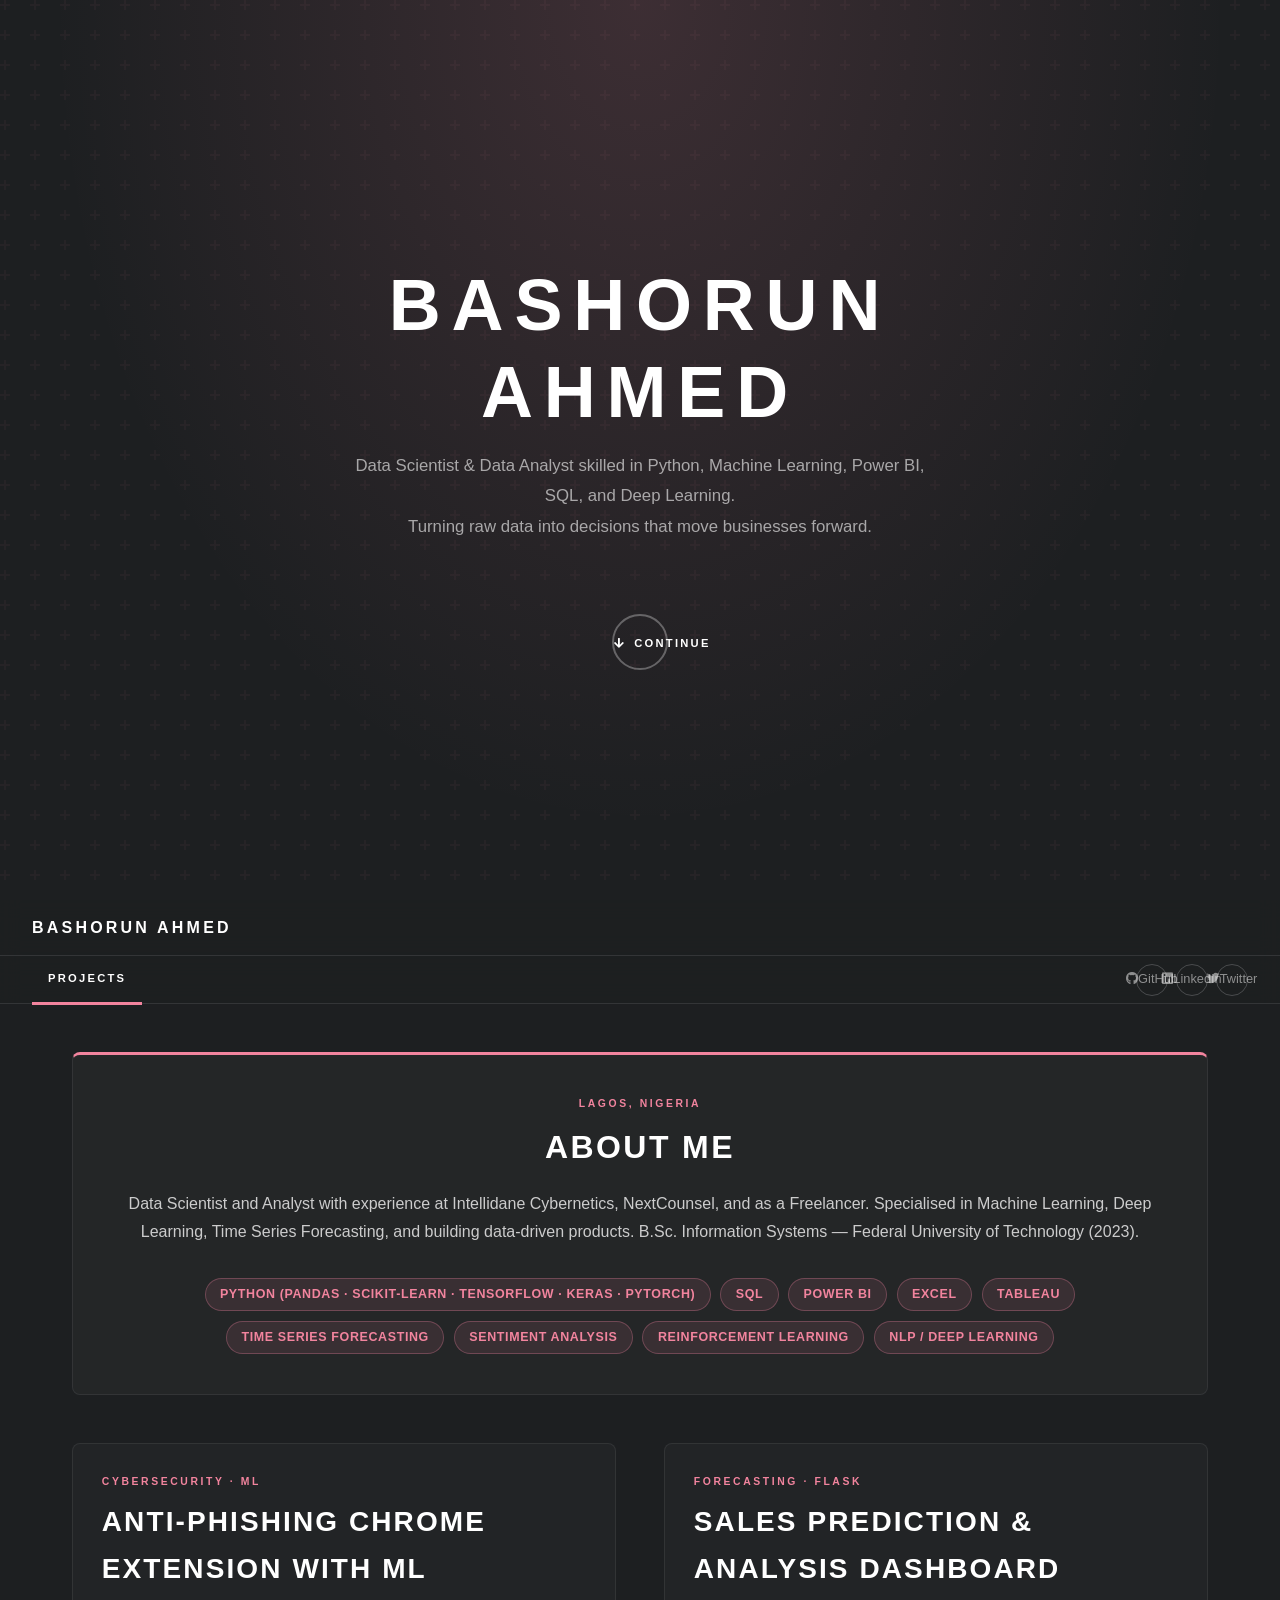
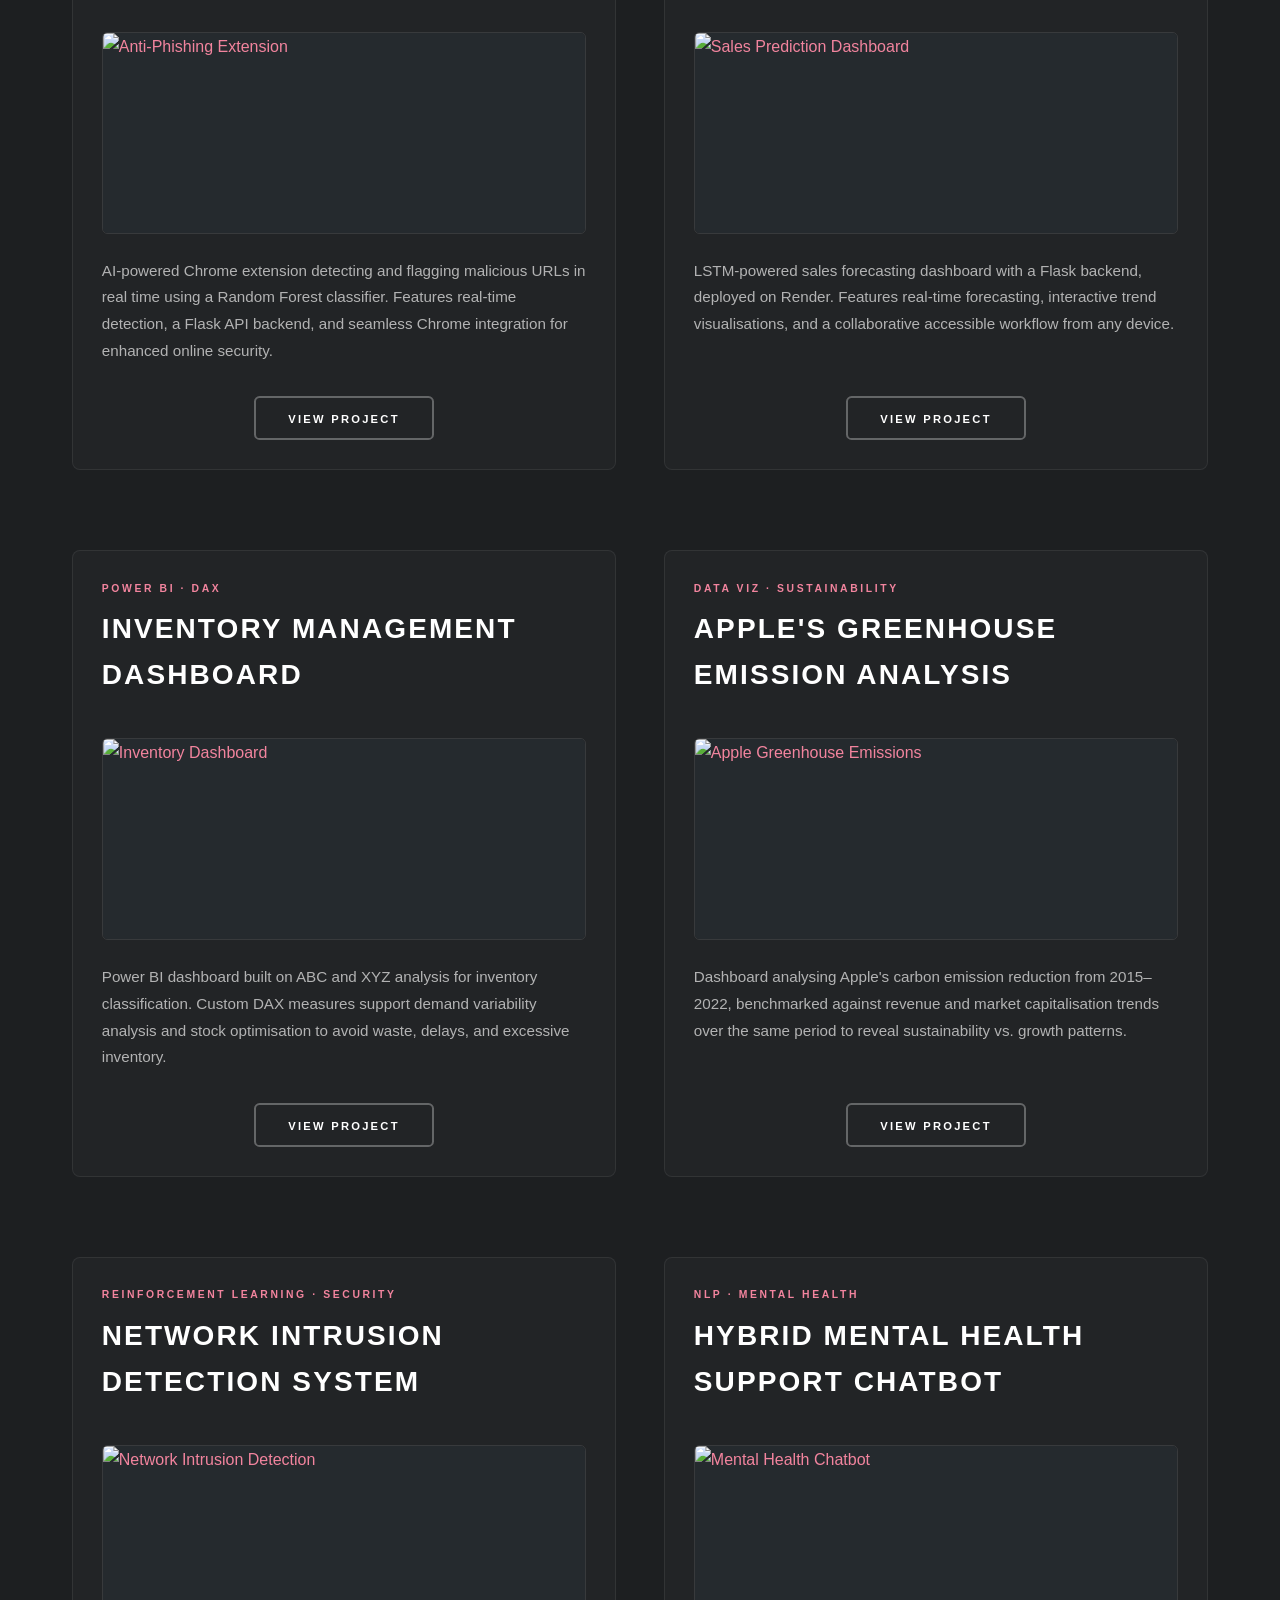
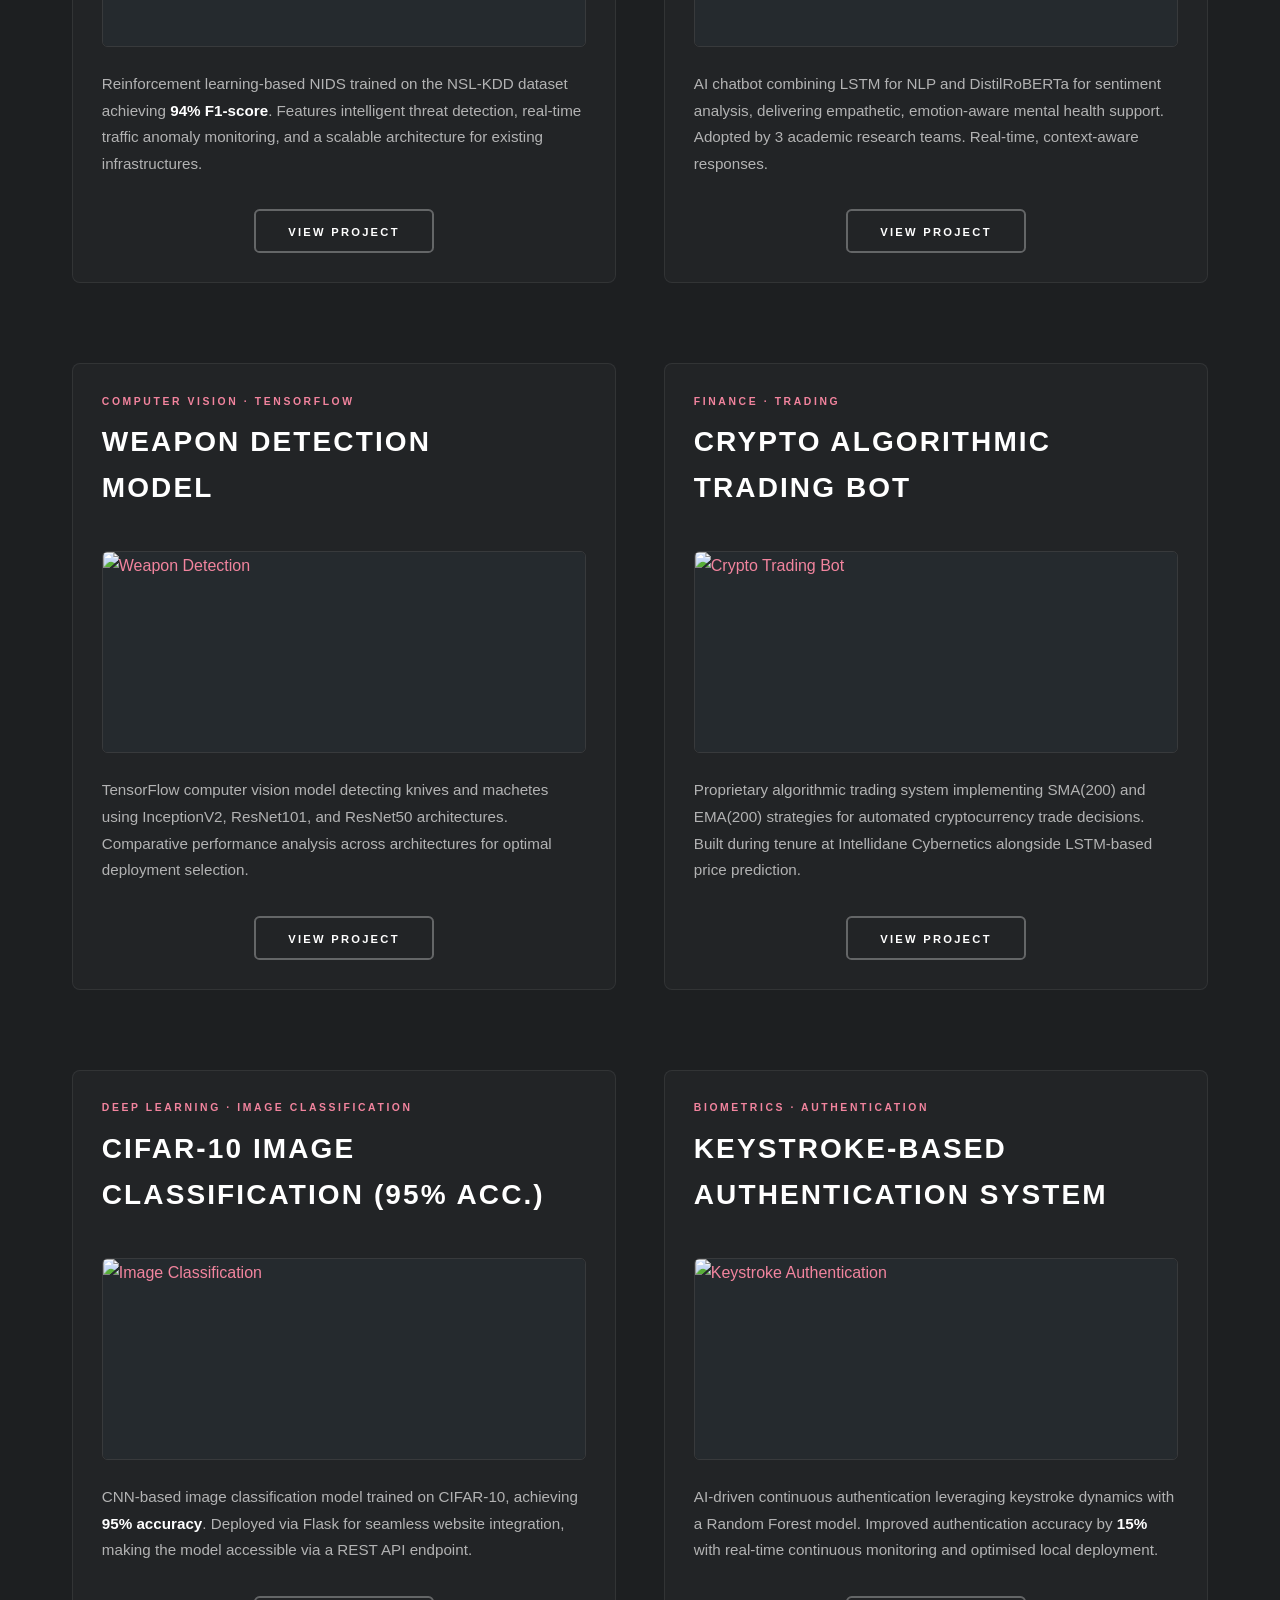
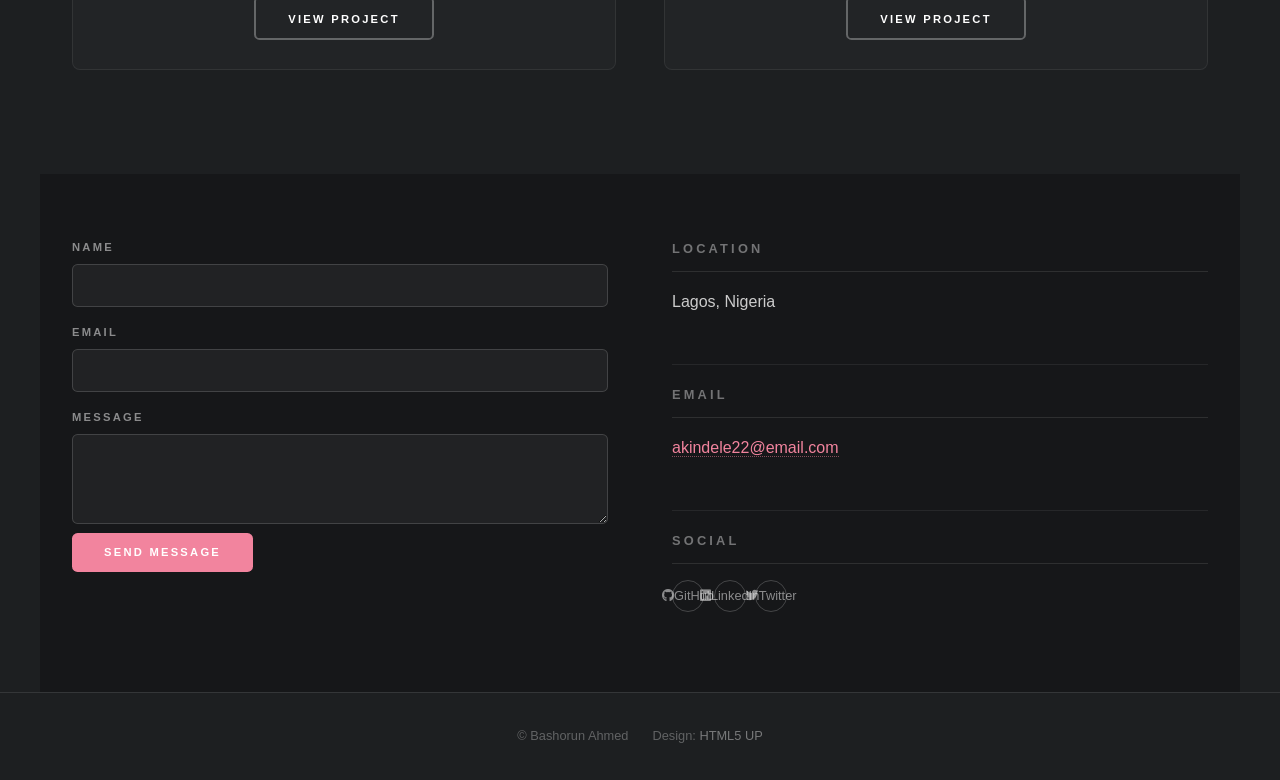
==== index.html @ a3ce5d4d "Add files via upload" ====
<!DOCTYPE HTML>
<!--
	Massively by HTML5 UP
	html5up.net | @ajlkn
	Free for personal and commercial use under the CCA 3.0 license (html5up.net/license)
-->
<html>
	<head>
		<title>Bashorun Ahmed | Data Scientist & Data Analyst</title>
		<meta charset="utf-8" />
		<meta name="viewport" content="width=device-width, initial-scale=1, user-scalable=no" />
		<link rel="stylesheet" href="assets/css/main.css" />
		<link rel="stylesheet" href="https://cdnjs.cloudflare.com/ajax/libs/font-awesome/5.15.4/css/all.min.css" />
		<noscript><link rel="stylesheet" href="assets/css/noscript.css" /></noscript>
	</head>
	<body class="is-preload">

		<!-- Wrapper -->
		<div id="wrapper" class="fade-in">

			<!-- Intro -->
			<div id="intro">
				<h1>Bashorun<br />Ahmed</h1>
				<p>Data Scientist &amp; Data Analyst skilled in Python, Machine Learning, Power BI, SQL, and Deep Learning.<br />
				Turning raw data into decisions that move businesses forward.</p>
				<ul class="actions">
					<li><a href="#header" class="button icon solid solo fa-arrow-down scrolly">Continue</a></li>
				</ul>
			</div>

			<!-- Header -->
			<header id="header">
				<a href="index.html" class="logo">Bashorun Ahmed</a>
			</header>

			<!-- Nav -->
			<nav id="nav">
				<ul class="links">
					<li class="active"><a href="index.html">Projects</a></li>
				</ul>
				<ul class="icons">
					<li><a href="https://github.com/akindele22" class="icon brands fa-github"><span class="label">GitHub</span></a></li>
					<li><a href="#" class="icon brands fa-linkedin"><span class="label">LinkedIn</span></a></li>
					<li><a href="#" class="icon brands fa-twitter"><span class="label">Twitter</span></a></li>
				</ul>
			</nav>

			<!-- Main -->
			<div id="main">

				<!-- Featured Post: About / Skills -->
				<article class="post featured">
					<header class="major">
						<span class="date">Lagos, Nigeria</span>
						<h2><a href="#">About Me</a></h2>
						<p>Data Scientist and Analyst with experience at Intellidane Cybernetics, NextCounsel, and as a Freelancer.
						Specialised in Machine Learning, Deep Learning, Time Series Forecasting, and building
						data-driven products. B.Sc. Information Systems — Federal University of Technology (2023).</p>
					</header>
					<div class="skills-grid">
						<div class="skill-tag">Python (Pandas · Scikit-learn · TensorFlow · Keras · PyTorch)</div>
						<div class="skill-tag">SQL</div>
						<div class="skill-tag">Power BI</div>
						<div class="skill-tag">Excel</div>
						<div class="skill-tag">Tableau</div>
						<div class="skill-tag">Time Series Forecasting</div>
						<div class="skill-tag">Sentiment Analysis</div>
						<div class="skill-tag">Reinforcement Learning</div>
						<div class="skill-tag">NLP / Deep Learning</div>
					</div>
				</article>

				<!-- Posts -->
				<section class="posts">

					<article>
						<header>
							<span class="date">Cybersecurity · ML</span>
							<h2><a href="https://github.com/akindele22/phishing-detector-ext" target="_blank">Anti-Phishing Chrome<br />Extension with ML</a></h2>
						</header>
						<a href="https://github.com/akindele22/phishing-detector-ext" class="image fit" target="_blank">
							<img src="images/phishing.jpg" alt="Anti-Phishing Extension" />
						</a>
						<p>AI-powered Chrome extension detecting and flagging malicious URLs in real time using a Random Forest classifier. Features real-time detection, a Flask API backend, and seamless Chrome integration for enhanced online security.</p>
						<ul class="actions special">
							<li><a href="https://github.com/akindele22/phishing-detector-ext" class="button" target="_blank">View Project</a></li>
						</ul>
					</article>

					<article>
						<header>
							<span class="date">Forecasting · Flask</span>
							<h2><a href="https://github.com/akindele22" target="_blank">Sales Prediction &amp;<br />Analysis Dashboard</a></h2>
						</header>
						<a href="https://github.com/akindele22" class="image fit" target="_blank">
							<img src="images/sales-dashboard.png" alt="Sales Prediction Dashboard" />
						</a>
						<p>LSTM-powered sales forecasting dashboard with a Flask backend, deployed on Render. Features real-time forecasting, interactive trend visualisations, and a collaborative accessible workflow from any device.</p>
						<ul class="actions special">
							<li><a href="https://github.com/akindele22" class="button" target="_blank">View Project</a></li>
						</ul>
					</article>

					<article>
						<header>
							<span class="date">Power BI · DAX</span>
							<h2><a href="https://github.com/akindele22" target="_blank">Inventory Management<br />Dashboard</a></h2>
						</header>
						<a href="https://github.com/akindele22" class="image fit" target="_blank">
							<img src="images/inventory.png" alt="Inventory Dashboard" />
						</a>
						<p>Power BI dashboard built on ABC and XYZ analysis for inventory classification. Custom DAX measures support demand variability analysis and stock optimisation to avoid waste, delays, and excessive inventory.</p>
						<ul class="actions special">
							<li><a href="https://github.com/akindele22" class="button" target="_blank">View Project</a></li>
						</ul>
					</article>

					<article>
						<header>
							<span class="date">Data Viz · Sustainability</span>
							<h2><a href="https://github.com/akindele22" target="_blank">Apple's Greenhouse<br />Emission Analysis</a></h2>
						</header>
						<a href="https://github.com/akindele22" class="image fit" target="_blank">
							<img src="images/apple-emissions.png" alt="Apple Greenhouse Emissions" />
						</a>
						<p>Dashboard analysing Apple's carbon emission reduction from 2015–2022, benchmarked against revenue and market capitalisation trends over the same period to reveal sustainability vs. growth patterns.</p>
						<ul class="actions special">
							<li><a href="https://github.com/akindele22" class="button" target="_blank">View Project</a></li>
						</ul>
					</article>

					<article>
						<header>
							<span class="date">Reinforcement Learning · Security</span>
							<h2><a href="https://github.com/akindele22" target="_blank">Network Intrusion<br />Detection System</a></h2>
						</header>
						<a href="https://github.com/akindele22" class="image fit" target="_blank">
							<img src="images/nids.jpg" alt="Network Intrusion Detection" />
						</a>
						<p>Reinforcement learning-based NIDS trained on the NSL-KDD dataset achieving <strong>94% F1-score</strong>. Features intelligent threat detection, real-time traffic anomaly monitoring, and a scalable architecture for existing infrastructures.</p>
						<ul class="actions special">
							<li><a href="https://github.com/akindele22" class="button" target="_blank">View Project</a></li>
						</ul>
					</article>

					<article>
						<header>
							<span class="date">NLP · Mental Health</span>
							<h2><a href="https://github.com/akindele22" target="_blank">Hybrid Mental Health<br />Support Chatbot</a></h2>
						</header>
						<a href="https://github.com/akindele22" class="image fit" target="_blank">
							<img src="images/chatbot.jpg" alt="Mental Health Chatbot" />
						</a>
						<p>AI chatbot combining LSTM for NLP and DistilRoBERTa for sentiment analysis, delivering empathetic, emotion-aware mental health support. Adopted by 3 academic research teams. Real-time, context-aware responses.</p>
						<ul class="actions special">
							<li><a href="https://github.com/akindele22" class="button" target="_blank">View Project</a></li>
						</ul>
					</article>

					<article>
						<header>
							<span class="date">Computer Vision · TensorFlow</span>
							<h2><a href="https://github.com/akindele22" target="_blank">Weapon Detection<br />Model</a></h2>
						</header>
						<a href="https://github.com/akindele22" class="image fit" target="_blank">
							<img src="images/weapon-detection.jpg" alt="Weapon Detection" />
						</a>
						<p>TensorFlow computer vision model detecting knives and machetes using InceptionV2, ResNet101, and ResNet50 architectures. Comparative performance analysis across architectures for optimal deployment selection.</p>
						<ul class="actions special">
							<li><a href="https://github.com/akindele22" class="button" target="_blank">View Project</a></li>
						</ul>
					</article>

					<article>
						<header>
							<span class="date">Finance · Trading</span>
							<h2><a href="https://github.com/akindele22" target="_blank">Crypto Algorithmic<br />Trading Bot</a></h2>
						</header>
						<a href="https://github.com/akindele22" class="image fit" target="_blank">
							<img src="images/crypto.jpg" alt="Crypto Trading Bot" />
						</a>
						<p>Proprietary algorithmic trading system implementing SMA(200) and EMA(200) strategies for automated cryptocurrency trade decisions. Built during tenure at Intellidane Cybernetics alongside LSTM-based price prediction.</p>
						<ul class="actions special">
							<li><a href="https://github.com/akindele22" class="button" target="_blank">View Project</a></li>
						</ul>
					</article>

					<article>
						<header>
							<span class="date">Deep Learning · Image Classification</span>
							<h2><a href="https://github.com/akindele22" target="_blank">CIFAR-10 Image<br />Classification (95% Acc.)</a></h2>
						</header>
						<a href="https://github.com/akindele22" class="image fit" target="_blank">
							<img src="images/cifar.jpg" alt="Image Classification" />
						</a>
						<p>CNN-based image classification model trained on CIFAR-10, achieving <strong>95% accuracy</strong>. Deployed via Flask for seamless website integration, making the model accessible via a REST API endpoint.</p>
						<ul class="actions special">
							<li><a href="https://github.com/akindele22" class="button" target="_blank">View Project</a></li>
						</ul>
					</article>

					<article>
						<header>
							<span class="date">Biometrics · Authentication</span>
							<h2><a href="https://github.com/akindele22" target="_blank">Keystroke-Based<br />Authentication System</a></h2>
						</header>
						<a href="https://github.com/akindele22" class="image fit" target="_blank">
							<img src="images/keystroke.jpg" alt="Keystroke Authentication" />
						</a>
						<p>AI-driven continuous authentication leveraging keystroke dynamics with a Random Forest model. Improved authentication accuracy by <strong>15%</strong> with real-time continuous monitoring and optimised local deployment.</p>
						<ul class="actions special">
							<li><a href="https://github.com/akindele22" class="button" target="_blank">View Project</a></li>
						</ul>
					</article>

				</section>

			</div>

			<!-- Footer -->
			<footer id="footer">
				<section>
					<form method="post" action="#">
						<div class="fields">
							<div class="field">
								<label for="name">Name</label>
								<input type="text" name="name" id="name" />
							</div>
							<div class="field">
								<label for="email">Email</label>
								<input type="text" name="email" id="email" />
							</div>
							<div class="field">
								<label for="message">Message</label>
								<textarea name="message" id="message" rows="3"></textarea>
							</div>
						</div>
						<ul class="actions">
							<li><input type="submit" value="Send Message" /></li>
						</ul>
					</form>
				</section>
				<section class="split contact">
					<section class="alt">
						<h3>Location</h3>
						<p>Lagos, Nigeria</p>
					</section>
					<section>
						<h3>Email</h3>
						<p><a href="#">akindele22@email.com</a></p>
					</section>
					<section>
						<h3>Social</h3>
						<ul class="icons alt">
							<li><a href="https://github.com/akindele22" class="icon brands alt fa-github"><span class="label">GitHub</span></a></li>
							<li><a href="#" class="icon brands alt fa-linkedin"><span class="label">LinkedIn</span></a></li>
							<li><a href="#" class="icon brands alt fa-twitter"><span class="label">Twitter</span></a></li>
						</ul>
					</section>
				</section>
			</footer>

			<!-- Copyright -->
			<div id="copyright">
				<ul>
					<li>&copy; Bashorun Ahmed</li>
					<li>Design: <a href="https://html5up.net">HTML5 UP</a></li>
				</ul>
			</div>

		</div>

		<!-- Scripts -->
		<script src="https://cdnjs.cloudflare.com/ajax/libs/jquery/3.6.0/jquery.min.js"></script>
		<script src="assets/js/jquery.scrollex.min.js"></script>
		<script src="assets/js/jquery.scrolly.min.js"></script>
		<script src="assets/js/browser.min.js"></script>
		<script src="assets/js/breakpoints.min.js"></script>
		<script src="assets/js/util.js"></script>
		<script src="assets/js/main.js"></script>

	</body>
</html>
---- assets/css/main.css ----
/*
	Massively by HTML5 UP — adapted for Bashorun Ahmed Portfolio
	html5up.net | @ajlkn | CCA 3.0 license
*/

/* ─── RESET & BASE ─────────────────────────────────── */
*, *::before, *::after { box-sizing: border-box; }

html {
	font-size: 16px;
	scroll-behavior: smooth;
}

body {
	background: #1d1f21;
	color: #ccc;
	font-family: 'Source Sans Pro', Helvetica, sans-serif;
	font-size: 1rem;
	font-weight: 300;
	line-height: 1.75;
	margin: 0;
	padding: 0;
}

/* ─── TYPOGRAPHY ────────────────────────────────────── */
h1, h2, h3, h4, h5, h6 {
	color: #fff;
	font-family: 'Raleway', Helvetica, sans-serif;
	font-weight: 900;
	letter-spacing: 0.075em;
	line-height: 1.65;
	margin: 0 0 1rem 0;
	text-transform: uppercase;
}

h1 { font-size: 2.25rem; }
h2 { font-size: 1.75rem; }
h3 { font-size: 1.35rem; }
h4 { font-size: 1.1rem; }

a {
	color: #f2849e;
	text-decoration: none;
	border-bottom: dotted 1px rgba(242,132,158,0.5);
	transition: color 0.2s, border-color 0.2s;
}
a:hover { color: #fff; border-color: transparent; }

p { margin: 0 0 2rem 0; }

strong, b { color: #fff; font-weight: 600; }

em, i { font-style: italic; }

hr {
	border: 0;
	border-top: solid 1px rgba(255,255,255,0.1);
	margin: 2.5rem 0;
}

/* ─── GOOGLE FONTS IMPORT ───────────────────────────── */
@import url('https://fonts.googleapis.com/css2?family=Raleway:wght@200;300;400;700;900&family=Source+Sans+3:ital,wght@0,300;0,400;0,600;0,700;1,300&display=swap');

/* ─── PRELOADER ─────────────────────────────────────── */
#wrapper.is-preload * { animation: none !important; transition: none !important; }

/* ─── WRAPPER ───────────────────────────────────────── */
#wrapper {
	max-width: 100%;
	overflow-x: hidden;
}

/* ─── INTRO ─────────────────────────────────────────── */
#intro {
	display: flex;
	flex-direction: column;
	align-items: center;
	justify-content: center;
	min-height: 100vh;
	padding: 6rem 2rem 4rem;
	text-align: center;
	position: relative;
	background: #1d1f21;
	background-image:
		url("data:image/svg+xml,%3Csvg width='60' height='60' viewBox='0 0 60 60' xmlns='http://www.w3.org/2000/svg'%3E%3Cg fill='none' fill-rule='evenodd'%3E%3Cg fill='%23f2849e' fill-opacity='0.04'%3E%3Cpath d='M36 34v-4h-2v4h-4v2h4v4h2v-4h4v-2h-4zm0-30V0h-2v4h-4v2h4v4h2V6h4V4h-4zM6 34v-4H4v4H0v2h4v4h2v-4h4v-2H6zM6 4V0H4v4H0v2h4v4h2V6h4V4H6z'/%3E%3C/g%3E%3C/g%3E%3C/svg%3E");
}

#intro::before {
	content: '';
	position: absolute;
	inset: 0;
	background: radial-gradient(ellipse at 50% 0%, rgba(242,132,158,0.15) 0%, transparent 65%);
	pointer-events: none;
}

#intro h1 {
	font-size: clamp(2.5rem, 6vw, 4.5rem);
	letter-spacing: 0.15em;
	margin-bottom: 1rem;
	line-height: 1.2;
	animation: fadeInUp 0.8s ease both;
}

#intro p {
	color: rgba(255,255,255,0.6);
	font-size: 1.05rem;
	max-width: 600px;
	line-height: 1.8;
	animation: fadeInUp 0.9s ease 0.1s both;
}

#intro .actions {
	margin-top: 2.5rem;
	animation: fadeInUp 1s ease 0.2s both;
}

@keyframes fadeInUp {
	from { opacity: 0; transform: translateY(24px); }
	to   { opacity: 1; transform: translateY(0); }
}

/* ─── BUTTON ────────────────────────────────────────── */
.button {
	display: inline-block;
	padding: 0 2rem;
	height: 2.75rem;
	line-height: 2.65rem;
	border: solid 2px rgba(255,255,255,0.3);
	border-radius: 0.35rem;
	color: #fff !important;
	font-family: 'Raleway', Helvetica, sans-serif;
	font-size: 0.7rem;
	font-weight: 700;
	letter-spacing: 0.2em;
	text-transform: uppercase;
	text-decoration: none;
	border-bottom: solid 2px rgba(255,255,255,0.3);
	transition: background 0.2s, border-color 0.2s, color 0.2s;
	cursor: pointer;
}
.button:hover {
	background: rgba(255,255,255,0.075);
	border-color: rgba(255,255,255,0.5);
}
.button.primary {
	background: #f2849e;
	border-color: #f2849e;
	color: #fff !important;
}
.button.primary:hover { background: #e96d89; border-color: #e96d89; }

.button.icon.solid::before {
	margin-right: 0.5rem;
}

.button.solo {
	border-radius: 100%;
	width: 3.5rem;
	height: 3.5rem;
	line-height: 3.4rem;
	padding: 0;
	text-align: center;
}
.button.solo::before { margin: 0; }

/* ─── ACTIONS ───────────────────────────────────────── */
ul.actions {
	list-style: none;
	padding: 0;
	margin: 0;
	display: flex;
	flex-wrap: wrap;
	gap: 0.75rem;
	align-items: center;
}
ul.actions.special { justify-content: center; }

/* ─── HEADER ────────────────────────────────────────── */
#header {
	display: flex;
	align-items: center;
	justify-content: space-between;
	position: sticky;
	top: 0;
	z-index: 1000;
	background: rgba(29,31,33,0.97);
	backdrop-filter: blur(10px);
	border-bottom: solid 1px rgba(255,255,255,0.1);
	padding: 0 2rem;
	height: 3.5rem;
}

#header .logo {
	font-family: 'Raleway', Helvetica, sans-serif;
	font-weight: 900;
	font-size: 1rem;
	letter-spacing: 0.2em;
	text-transform: uppercase;
	color: #fff;
	border-bottom: none;
}
#header .logo:hover { color: #f2849e; }

/* ─── NAV ───────────────────────────────────────────── */
#nav {
	display: flex;
	align-items: center;
	justify-content: space-between;
	background: rgba(29,31,33,0.97);
	backdrop-filter: blur(10px);
	border-bottom: solid 1px rgba(255,255,255,0.1);
	padding: 0 2rem;
	height: 3rem;
}

#nav ul { list-style: none; padding: 0; margin: 0; display: flex; gap: 0.1rem; align-items: center; }

#nav ul.links a {
	display: inline-block;
	padding: 0 1rem;
	height: 3rem;
	line-height: 3rem;
	font-family: 'Raleway', Helvetica, sans-serif;
	font-size: 0.7rem;
	font-weight: 700;
	letter-spacing: 0.2em;
	text-transform: uppercase;
	color: rgba(255,255,255,0.5);
	border-bottom: none;
	transition: color 0.2s;
}
#nav ul.links li.active > a,
#nav ul.links a:hover { color: #fff; }
#nav ul.links li.active { border-bottom: solid 3px #f2849e; }

#nav ul.icons { gap: 0.5rem; }
#nav ul.icons a {
	display: inline-flex;
	align-items: center;
	justify-content: center;
	width: 2rem;
	height: 2rem;
	border-radius: 100%;
	border: solid 1px rgba(255,255,255,0.2);
	color: rgba(255,255,255,0.5);
	font-size: 0.8rem;
	border-bottom: solid 1px rgba(255,255,255,0.2);
	transition: all 0.2s;
}
#nav ul.icons a:hover { background: rgba(255,255,255,0.075); color: #fff; border-color: rgba(255,255,255,0.4); }

/* ─── FONT AWESOME ICON SHIM ────────────────────────── */
.icon::before { font-family: 'Font Awesome 5 Free'; font-weight: 900; }
.icon.brands::before { font-family: 'Font Awesome 5 Brands'; font-weight: 400; }
.icon.solid::before { font-weight: 900; }

.fa-arrow-down::before  { content: '\f063'; }
.fa-github::before      { content: '\f09b'; }
.fa-linkedin::before    { content: '\f08c'; }
.fa-twitter::before     { content: '\f099'; }

/* ─── MAIN ──────────────────────────────────────────── */
#main {
	max-width: 1200px;
	margin: 0 auto;
	padding: 3rem 2rem 0;
}

/* ─── SKILLS GRID (in featured article) ────────────── */
.skills-grid {
	display: flex;
	flex-wrap: wrap;
	gap: 0.6rem;
	justify-content: center;
	margin-top: 1.5rem;
}
.skill-tag {
	background: rgba(242,132,158,0.1);
	border: 1px solid rgba(242,132,158,0.3);
	color: #f2849e;
	padding: 0.3rem 0.9rem;
	border-radius: 2rem;
	font-size: 0.78rem;
	font-family: 'Raleway', Helvetica, sans-serif;
	font-weight: 700;
	letter-spacing: 0.05em;
	text-transform: uppercase;
}

/* ─── ARTICLE ───────────────────────────────────────── */
article {
	border-top: solid 3px rgba(255,255,255,0.1);
	margin-bottom: 2.5rem;
	padding-top: 2.5rem;
}
article:first-child { border-top: none; }

article header { margin-bottom: 1.5rem; }
article header .date {
	display: block;
	font-family: 'Raleway', Helvetica, sans-serif;
	font-size: 0.65rem;
	font-weight: 700;
	letter-spacing: 0.25em;
	text-transform: uppercase;
	color: #f2849e;
	margin-bottom: 0.5rem;
}
article header h2 a {
	color: #fff;
	border-bottom: none;
}
article header h2 a:hover { color: #f2849e; }

article.post.featured {
	background: rgba(255,255,255,0.03);
	border: solid 1px rgba(255,255,255,0.07);
	border-radius: 0.5rem;
	padding: 2.5rem;
	margin-bottom: 3rem;
	text-align: center;
	border-top: solid 3px #f2849e;
}
article.post.featured header.major h2 { font-size: 2rem; }

/* ─── IMAGE FIT ─────────────────────────────────────── */
.image.fit {
	display: block;
	margin: 0 0 1.5rem 0;
	border-radius: 0.35rem;
	overflow: hidden;
	border: solid 1px rgba(255,255,255,0.1);
}
.image.fit img {
	display: block;
	width: 100%;
	height: 200px;
	object-fit: cover;
	background: #252a2e;
}

/* ─── POSTS GRID ────────────────────────────────────── */
section.posts {
	display: grid;
	grid-template-columns: repeat(2, 1fr);
	gap: 2.5rem 3rem;
	margin: 0;
}

section.posts > article {
	background: rgba(255,255,255,0.025);
	border: solid 1px rgba(255,255,255,0.07);
	border-radius: 0.5rem;
	padding: 1.8rem;
	border-top: solid 1px rgba(255,255,255,0.07);
	display: flex;
	flex-direction: column;
	transition: transform 0.25s, box-shadow 0.25s, border-color 0.25s;
}
section.posts > article:hover {
	transform: translateY(-4px);
	box-shadow: 0 12px 35px rgba(0,0,0,0.4);
	border-color: rgba(242,132,158,0.4);
}
section.posts > article p { flex: 1; font-size: 0.95rem; color: rgba(204,204,204,0.85); }

/* ─── FOOTER ────────────────────────────────────────── */
#footer {
	display: grid;
	grid-template-columns: 1fr 1fr;
	gap: 4rem;
	background: rgba(0,0,0,0.25);
	padding: 4rem 2rem;
	margin-top: 4rem;
	max-width: 1200px;
	margin-left: auto;
	margin-right: auto;
}

#footer h3 {
	font-size: 0.8rem;
	letter-spacing: 0.25em;
	color: rgba(255,255,255,0.4);
	border-bottom: solid 1px rgba(255,255,255,0.1);
	padding-bottom: 0.75rem;
	margin-bottom: 1rem;
}

/* Footer form */
.fields { display: flex; flex-direction: column; gap: 1rem; }
.field label {
	display: block;
	font-family: 'Raleway', Helvetica, sans-serif;
	font-size: 0.7rem;
	font-weight: 700;
	letter-spacing: 0.2em;
	text-transform: uppercase;
	color: rgba(255,255,255,0.5);
	margin-bottom: 0.4rem;
}
.field input[type="text"],
.field input[type="email"],
.field textarea {
	width: 100%;
	background: rgba(255,255,255,0.05);
	border: solid 1px rgba(255,255,255,0.15);
	border-radius: 0.35rem;
	color: #fff;
	font-family: 'Source Sans Pro', Helvetica, sans-serif;
	font-size: 0.95rem;
	padding: 0.75rem 1rem;
	outline: none;
	transition: border-color 0.2s;
}
.field input:focus, .field textarea:focus { border-color: #f2849e; }
.field textarea { resize: vertical; min-height: 90px; }

input[type="submit"] {
	background: #f2849e;
	border: none;
	border-radius: 0.35rem;
	color: #fff;
	cursor: pointer;
	font-family: 'Raleway', Helvetica, sans-serif;
	font-size: 0.7rem;
	font-weight: 700;
	letter-spacing: 0.2em;
	padding: 0.85rem 2rem;
	text-transform: uppercase;
	transition: background 0.2s;
}
input[type="submit"]:hover { background: #e96d89; }

/* Footer contact split */
.split.contact { display: flex; flex-direction: column; gap: 1.2rem; }
.split.contact section { padding-bottom: 1rem; border-bottom: solid 1px rgba(255,255,255,0.07); }
.split.contact section:last-child { border-bottom: none; }

/* Footer icons */
ul.icons { list-style: none; padding: 0; margin: 0; display: flex; gap: 0.6rem; }
ul.icons a {
	display: inline-flex;
	align-items: center;
	justify-content: center;
	width: 2rem;
	height: 2rem;
	border-radius: 100%;
	border: solid 1px rgba(255,255,255,0.2);
	color: rgba(255,255,255,0.5);
	font-size: 0.8rem;
	border-bottom: solid 1px rgba(255,255,255,0.2);
	transition: all 0.2s;
}
ul.icons a:hover { color: #fff; border-color: rgba(255,255,255,0.5); background: rgba(255,255,255,0.075); }

/* ─── COPYRIGHT ─────────────────────────────────────── */
#copyright {
	display: flex;
	justify-content: center;
	gap: 1.5rem;
	padding: 2rem;
	border-top: solid 1px rgba(255,255,255,0.1);
	list-style: none;
	font-size: 0.8rem;
	color: rgba(255,255,255,0.3);
}
#copyright ul { display: flex; gap: 1.5rem; padding: 0; margin: 0; list-style: none; }
#copyright a { color: rgba(255,255,255,0.4); border-bottom: none; }
#copyright a:hover { color: #fff; }

/* ─── SCROLLY BUTTON ────────────────────────────────── */
.scrolly { cursor: pointer; }

/* ─── RESPONSIVE ────────────────────────────────────── */
@media screen and (max-width: 980px) {
	section.posts { grid-template-columns: 1fr; }
	#footer { grid-template-columns: 1fr; gap: 2.5rem; }
}

@media screen and (max-width: 736px) {
	#intro h1 { font-size: 2rem; }
	#header, #nav { padding: 0 1rem; }
	#main { padding: 2rem 1rem 0; }
	article.post.featured { padding: 1.5rem; }
	#footer { padding: 2.5rem 1rem; }
}

@media screen and (max-width: 480px) {
	#nav ul.links a { font-size: 0.6rem; padding: 0 0.6rem; }
	h1 { font-size: 1.5rem; }
	h2 { font-size: 1.25rem; }
}
---- assets/css/noscript.css ----
/*
	Noscript — Massively by HTML5 UP
	Styles applied when JavaScript is disabled
*/

/* Animations off */
#wrapper.is-preload #intro,
#wrapper.is-preload #intro h1,
#wrapper.is-preload #intro p,
#wrapper.is-preload #intro .actions {
	animation: none !important;
	opacity: 1 !important;
	transform: none !important;
}
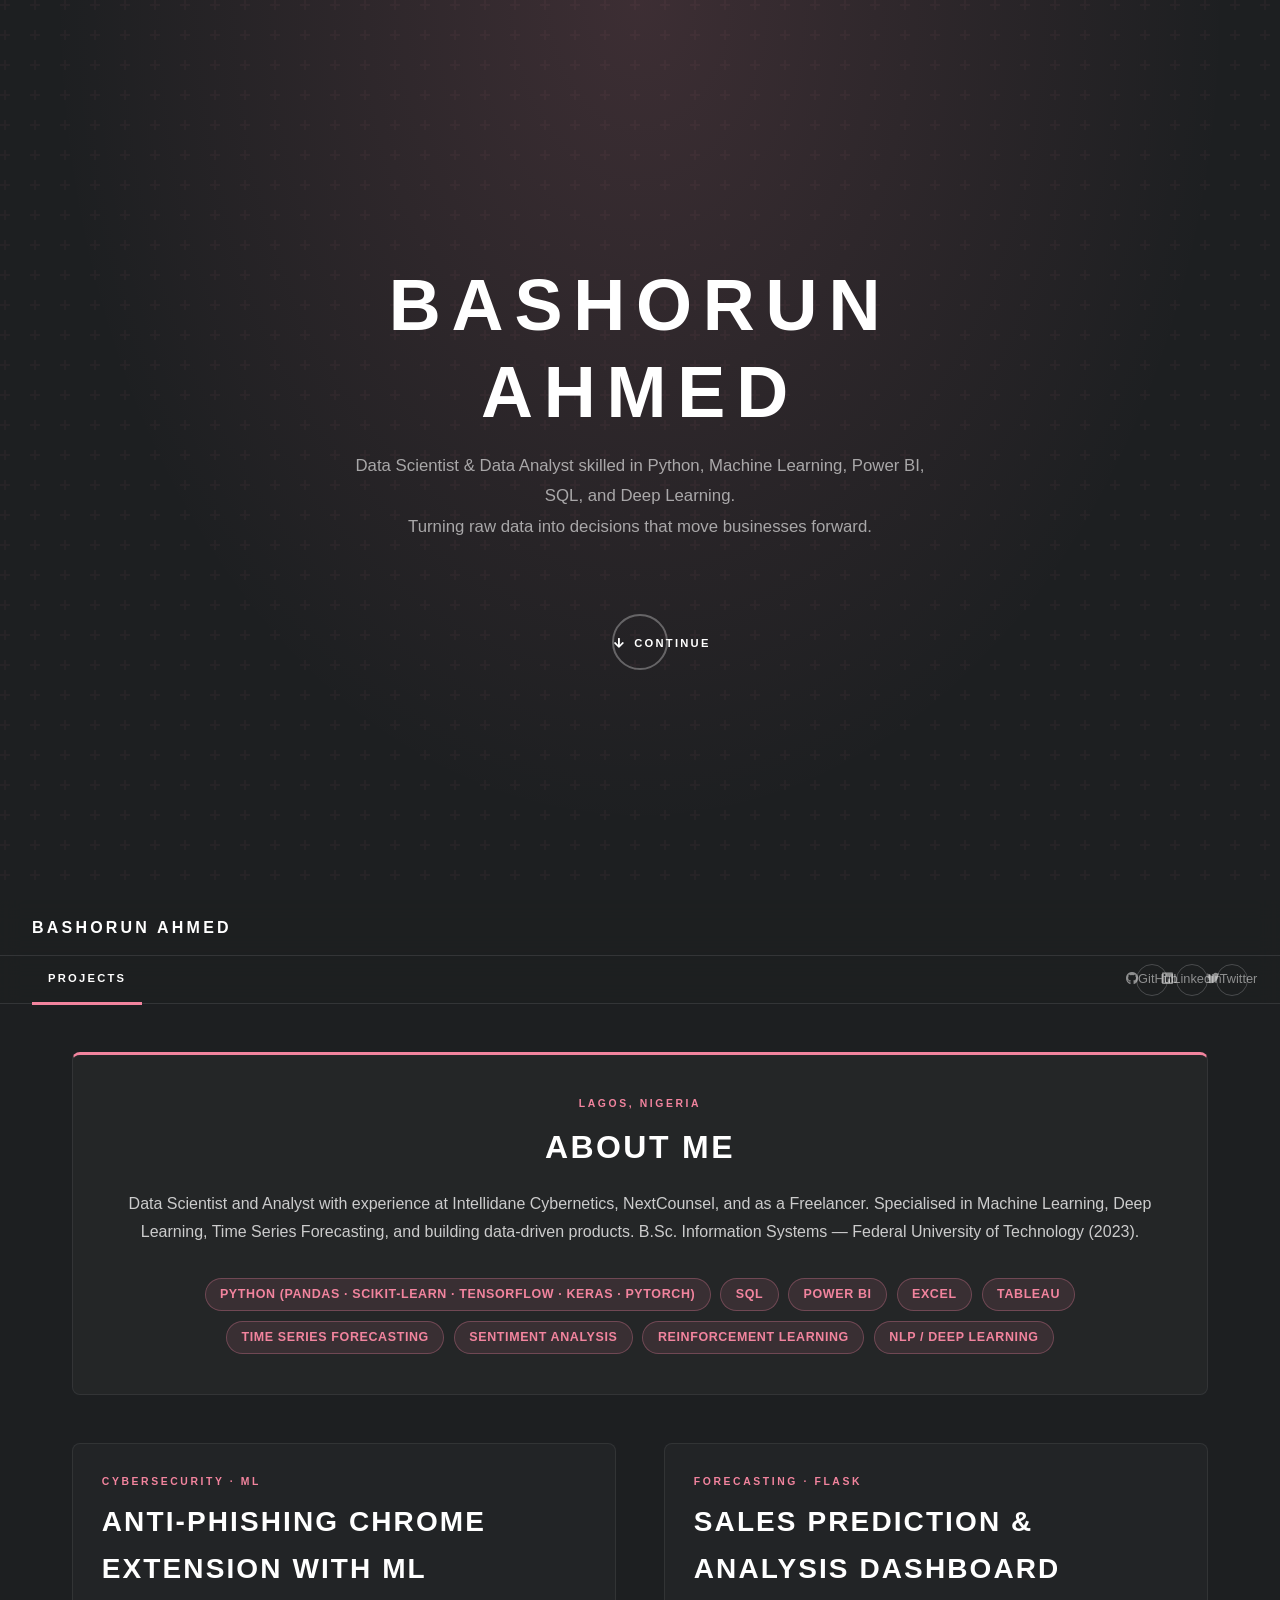
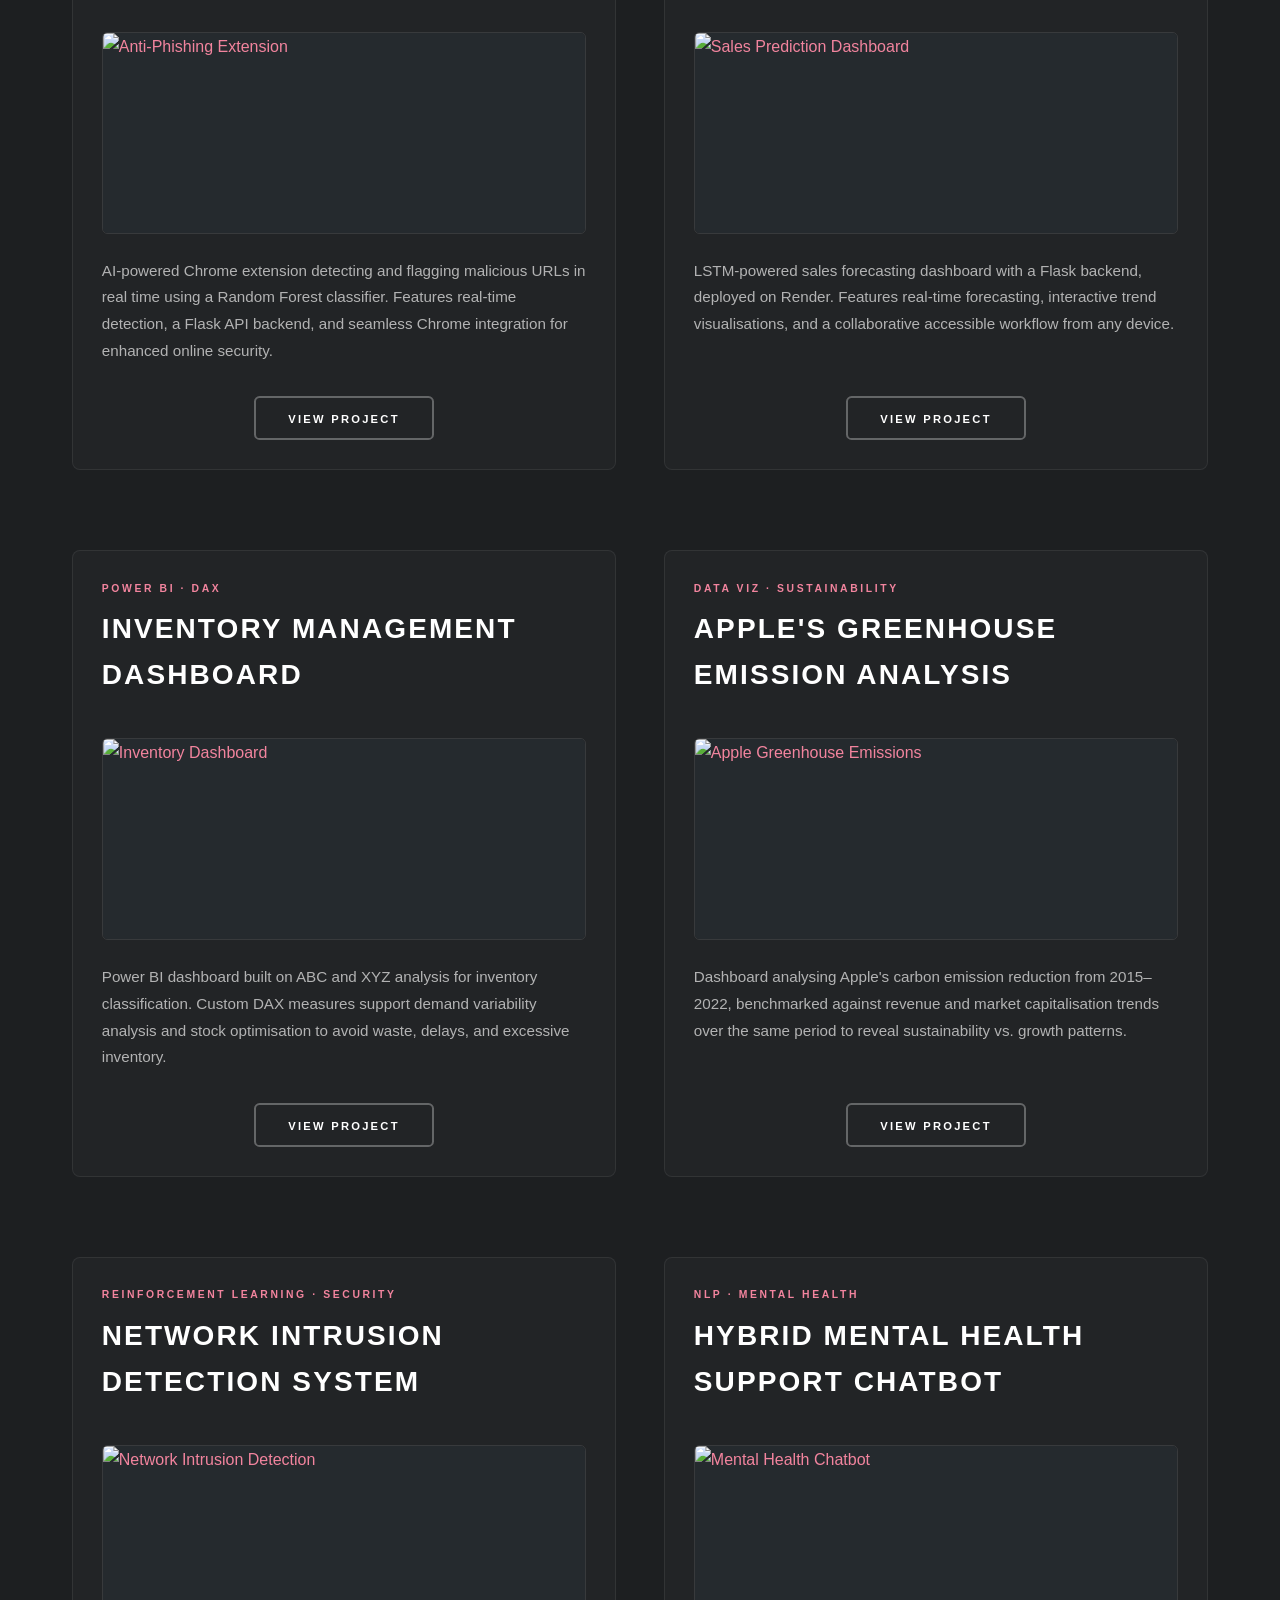
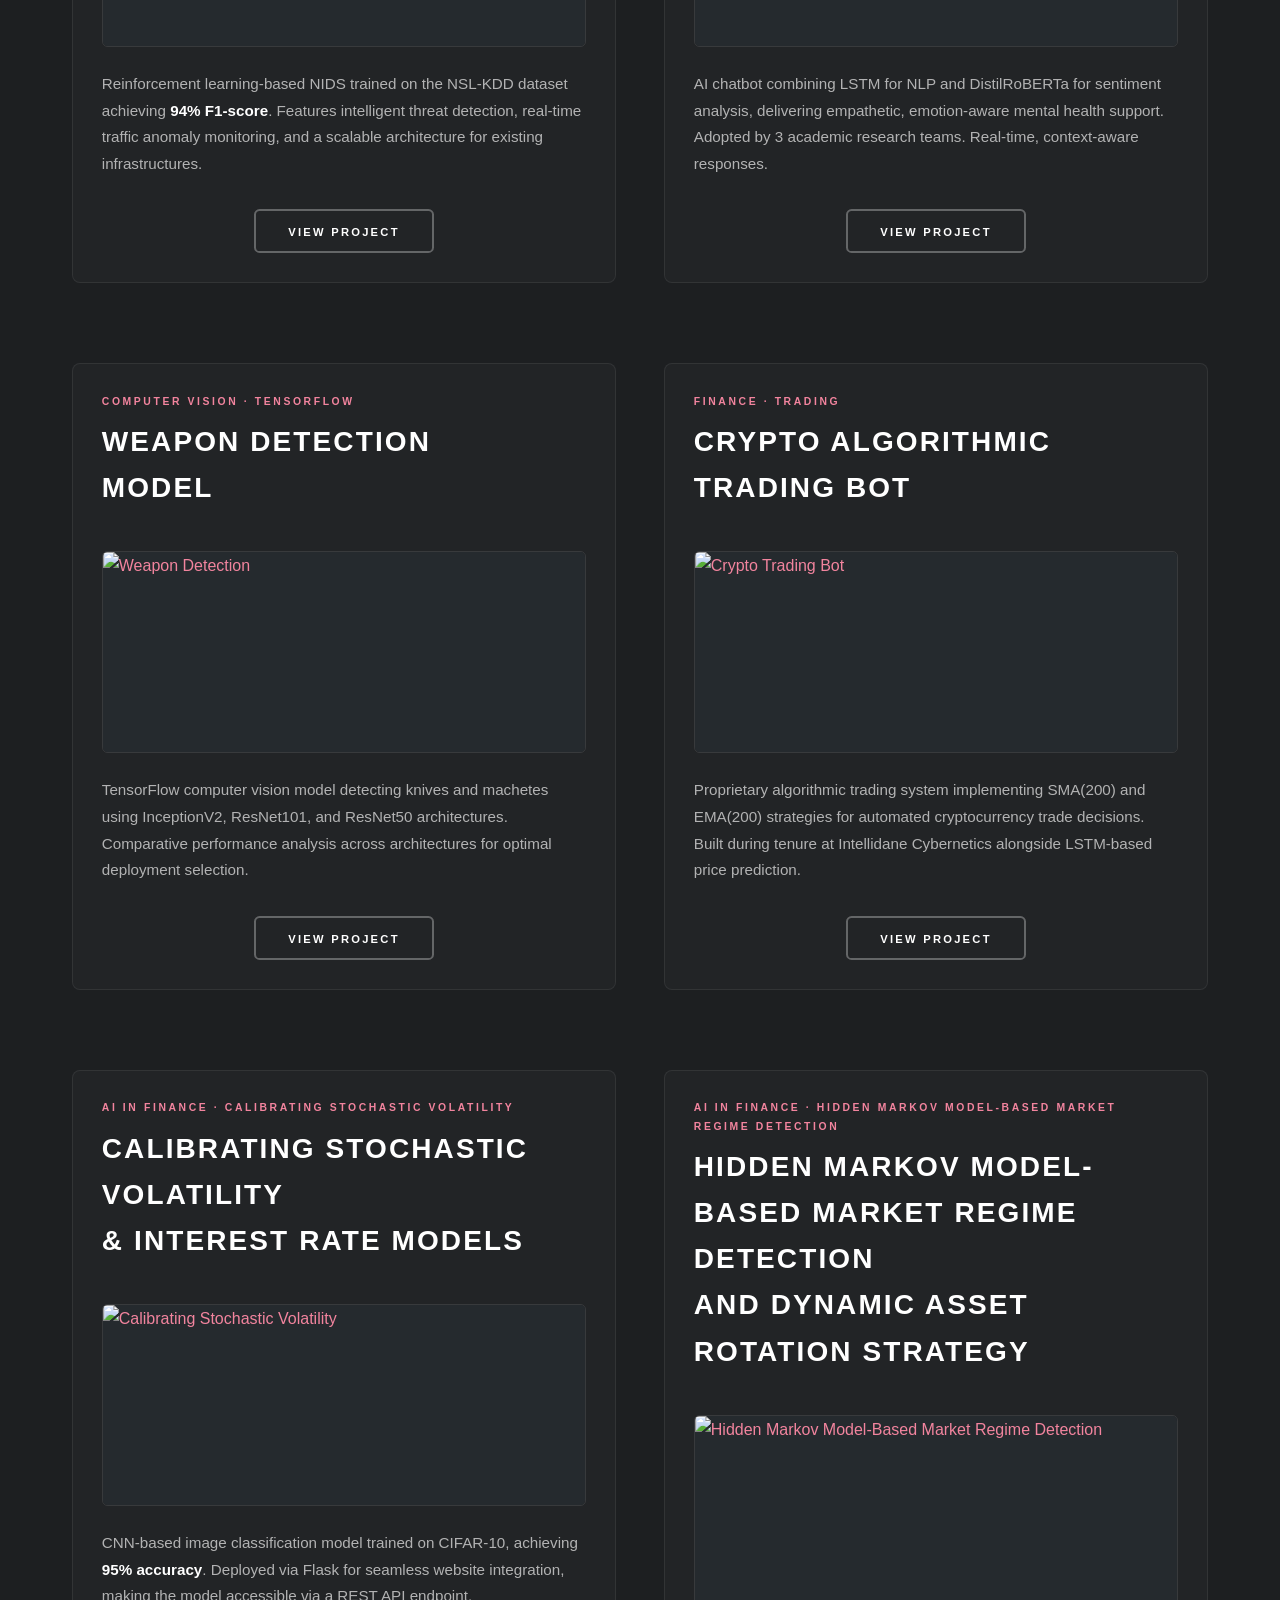
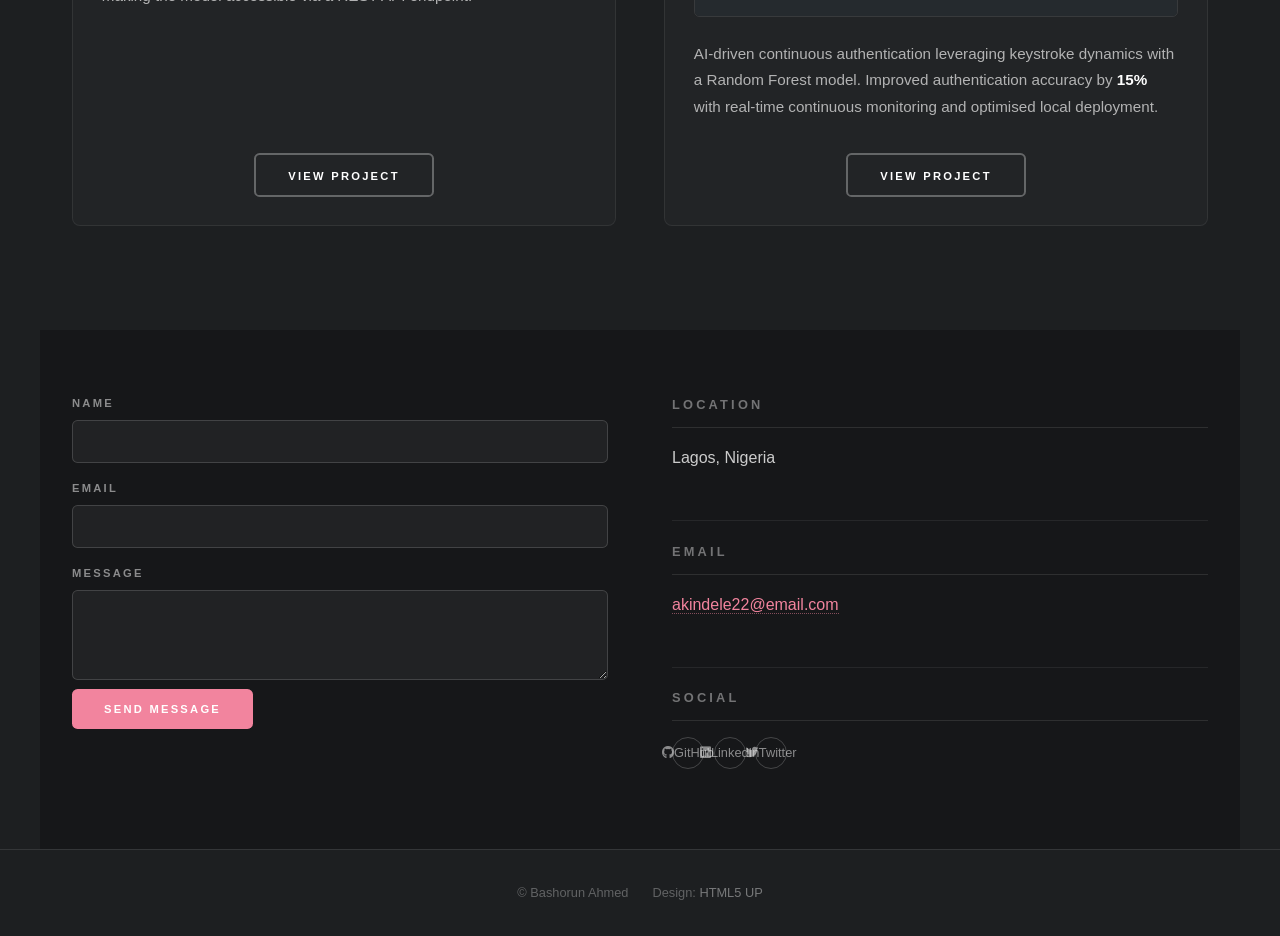
==== commit de2c335a: "Update index.html" ====
--- a/index.html
+++ b/index.html
@@ -187,11 +187,11 @@
 
 					<article>
 						<header>
-							<span class="date">Deep Learning · Image Classification</span>
-							<h2><a href="https://github.com/akindele22" target="_blank">CIFAR-10 Image<br />Classification (95% Acc.)</a></h2>
-						</header>
-						<a href="https://github.com/akindele22" class="image fit" target="_blank">
-							<img src="images/cifar.jpg" alt="Image Classification" />
+							<span class="date">AI in Finance · Calibrating Stochastic Volatility </span>
+							<h2><a href="https://github.com/akindele22" target="_blank">Calibrating Stochastic Volatility <br />& Interest Rate Models</a></h2>
+						</header>
+						<a href="https://github.com/akindele22" class="image fit" target="_blank">
+							<img src="images/cifar.jpg" alt="Calibrating Stochastic Volatility" />
 						</a>
 						<p>CNN-based image classification model trained on CIFAR-10, achieving <strong>95% accuracy</strong>. Deployed via Flask for seamless website integration, making the model accessible via a REST API endpoint.</p>
 						<ul class="actions special">
@@ -201,11 +201,11 @@
 
 					<article>
 						<header>
-							<span class="date">Biometrics · Authentication</span>
-							<h2><a href="https://github.com/akindele22" target="_blank">Keystroke-Based<br />Authentication System</a></h2>
-						</header>
-						<a href="https://github.com/akindele22" class="image fit" target="_blank">
-							<img src="images/keystroke.jpg" alt="Keystroke Authentication" />
+							<span class="date">AI in Finance · Hidden Markov Model-Based Market Regime Detection</span>
+							<h2><a href="https://github.com/akindele22" target="_blank"> Hidden Markov Model-Based Market Regime Detection<br />and Dynamic Asset Rotation Strategy</a></h2>
+						</header>
+						<a href="https://github.com/akindele22" class="image fit" target="_blank">
+							<img src="images/keystroke.jpg" alt="Hidden Markov Model-Based Market Regime Detection" />
 						</a>
 						<p>AI-driven continuous authentication leveraging keystroke dynamics with a Random Forest model. Improved authentication accuracy by <strong>15%</strong> with real-time continuous monitoring and optimised local deployment.</p>
 						<ul class="actions special">
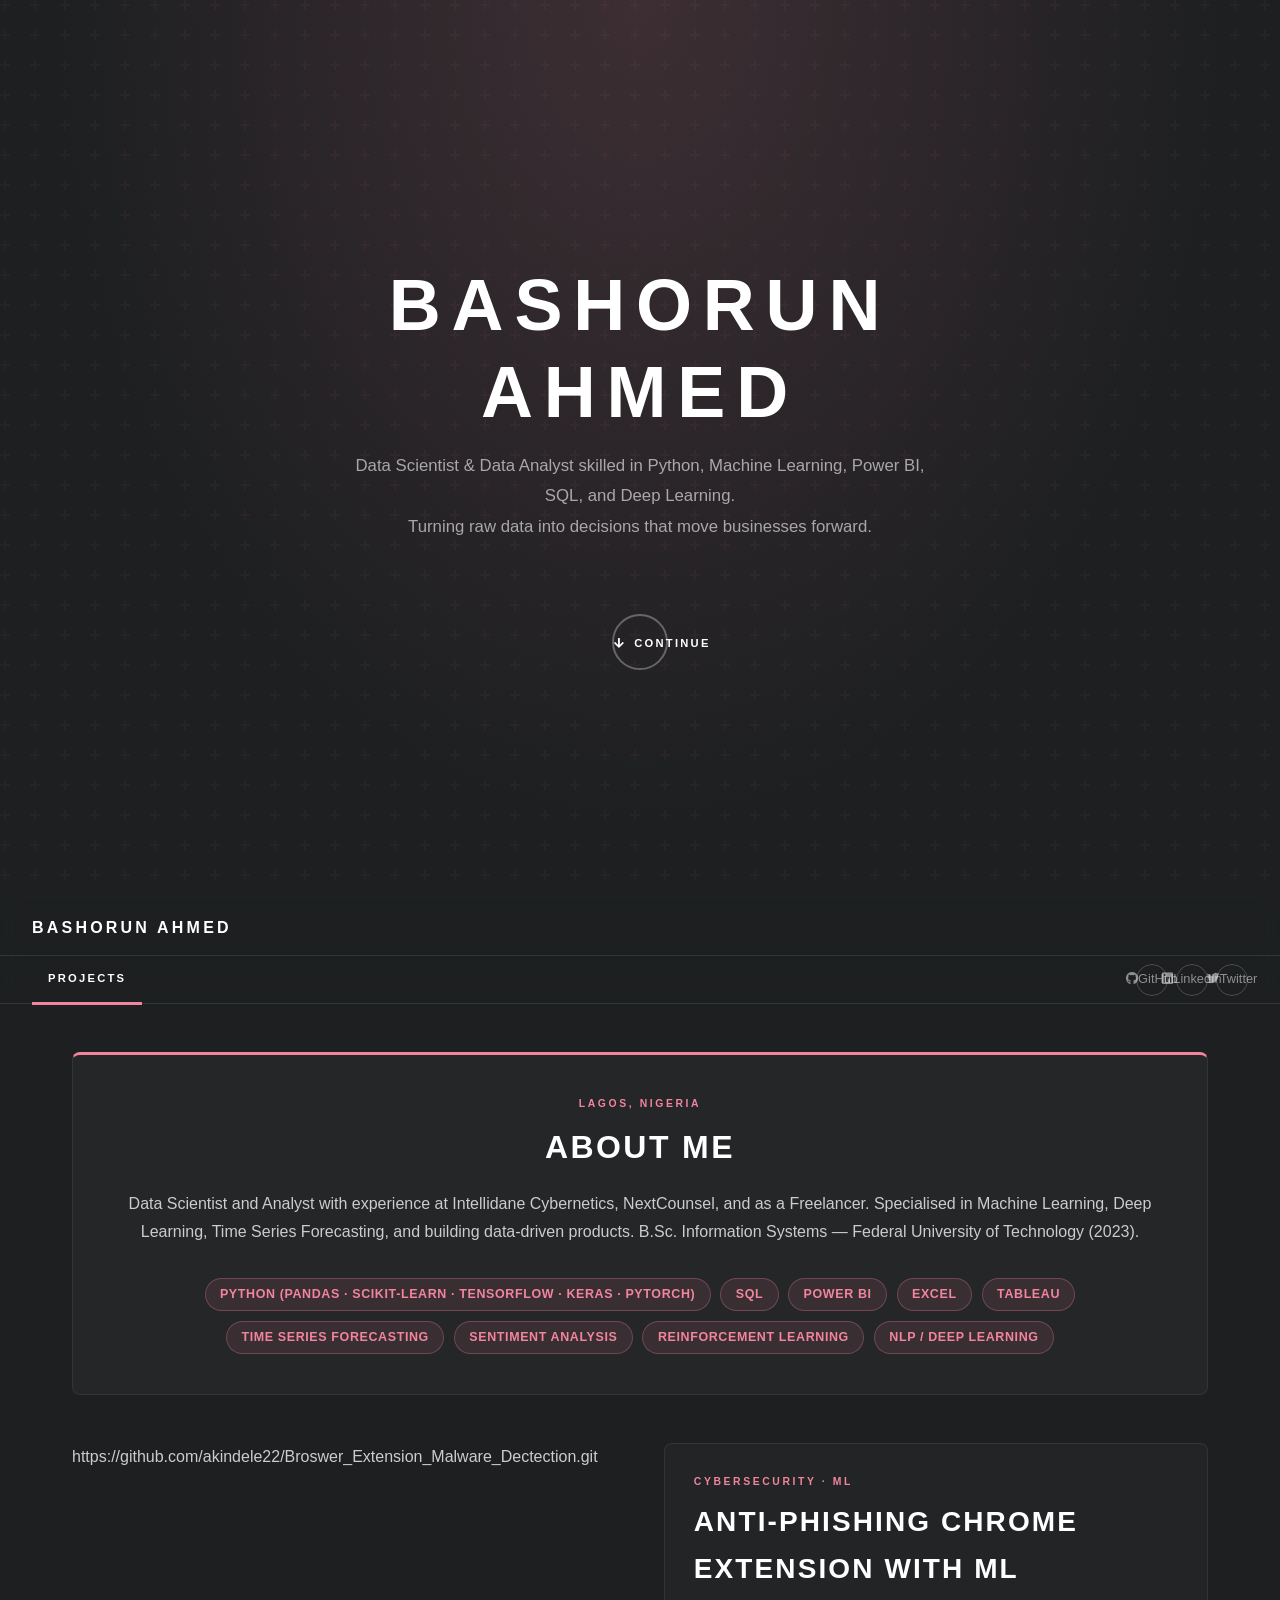
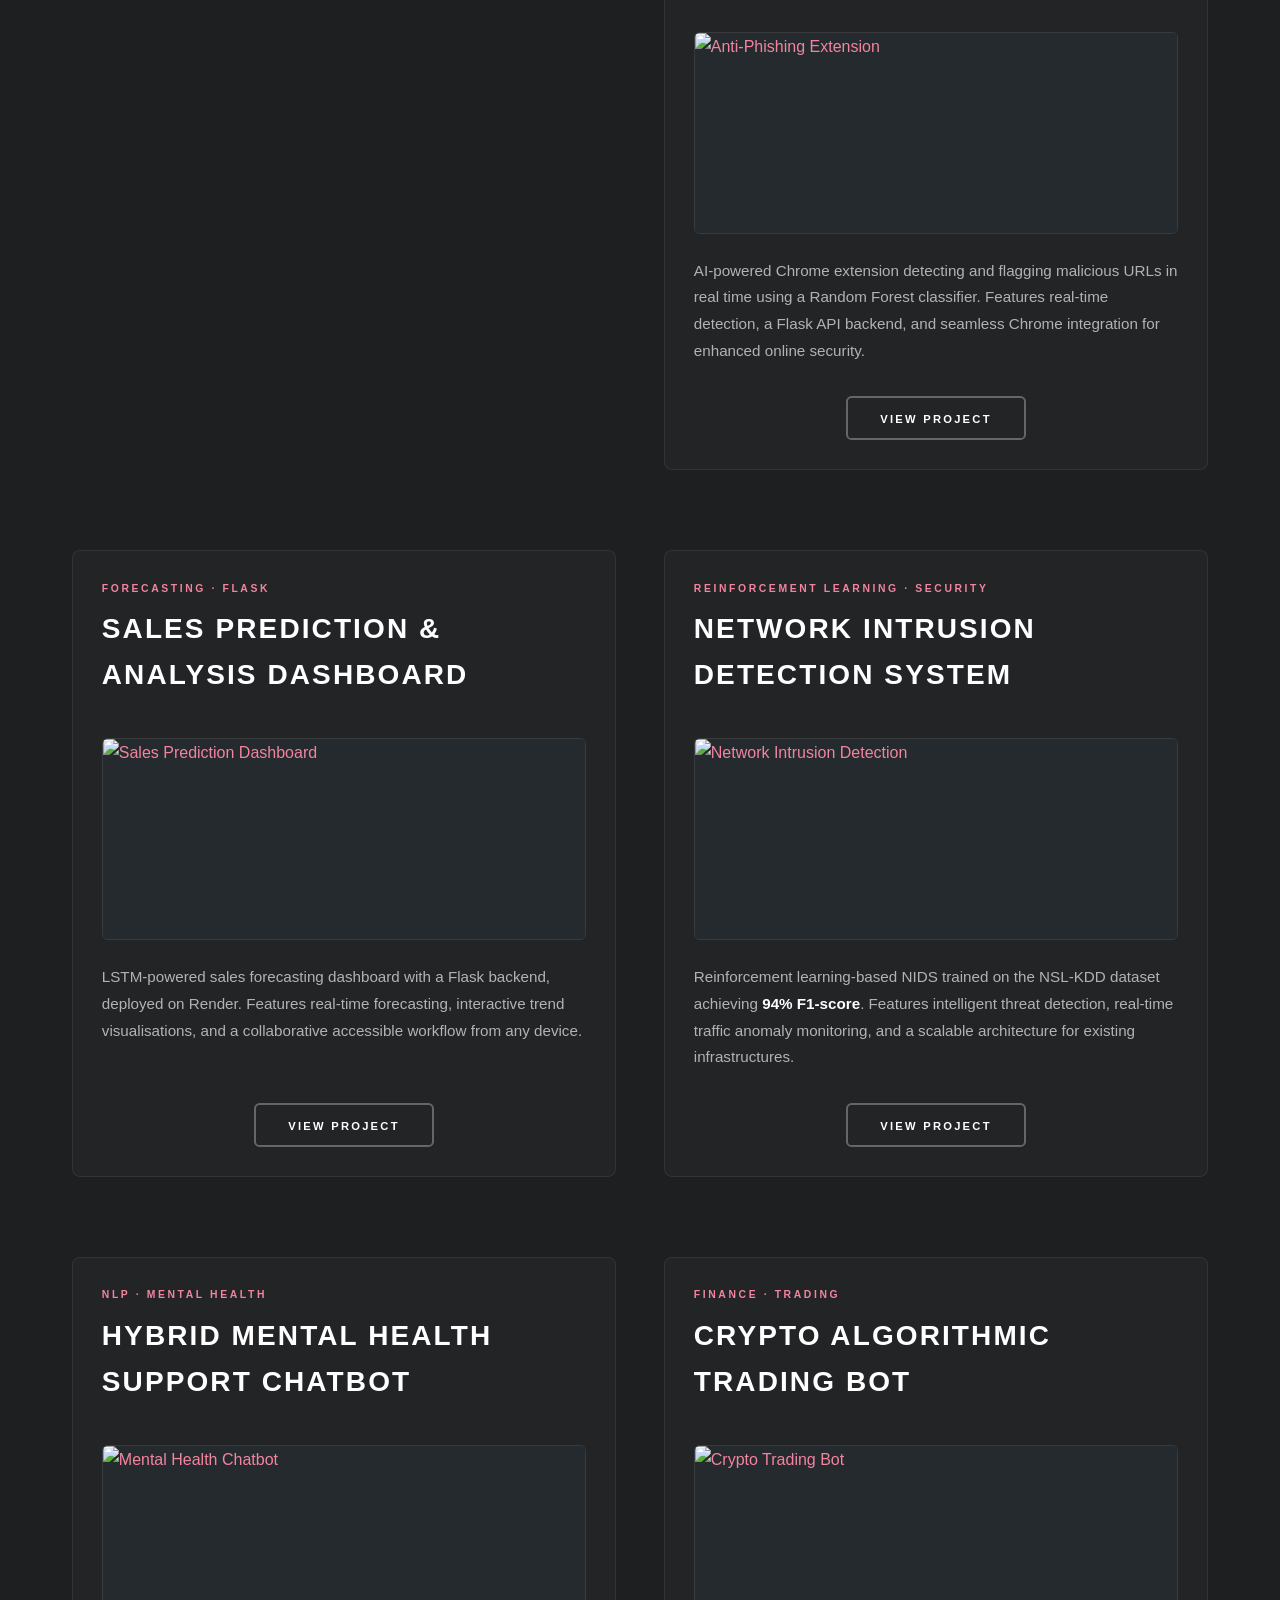
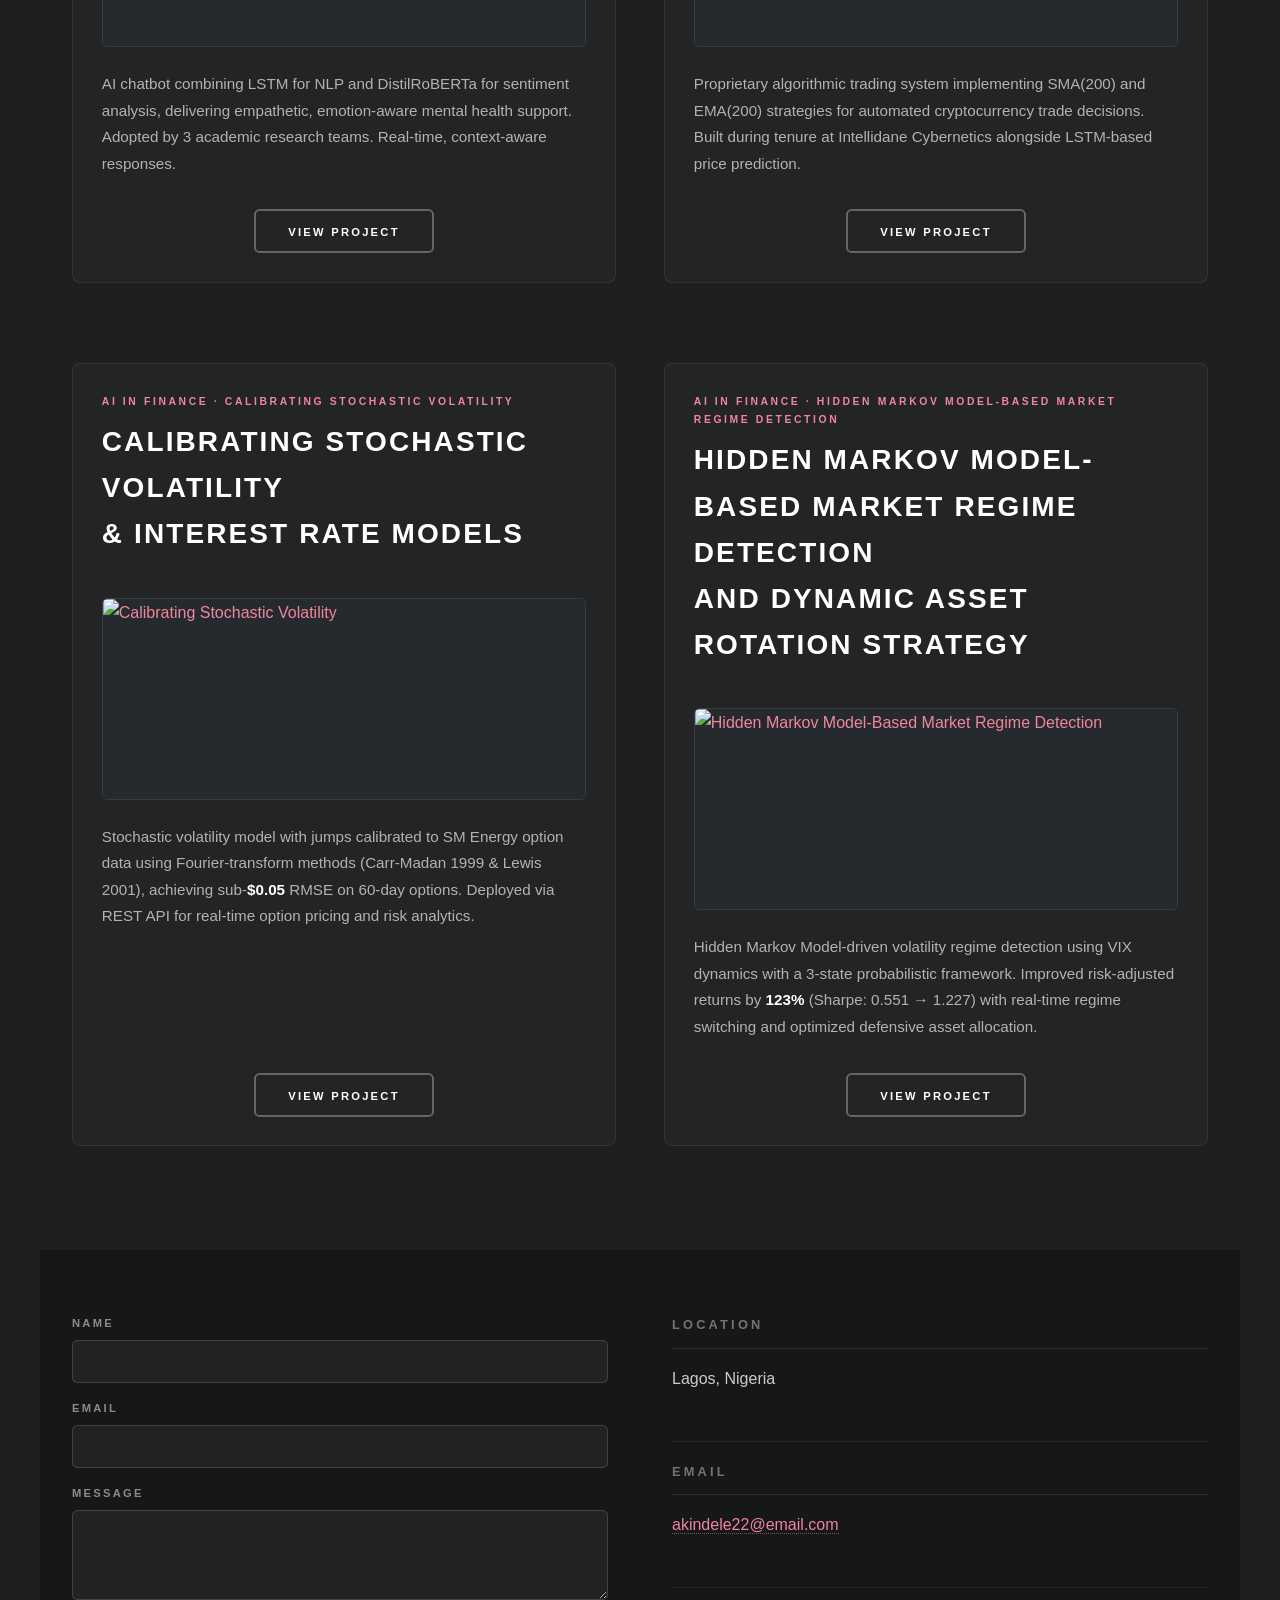
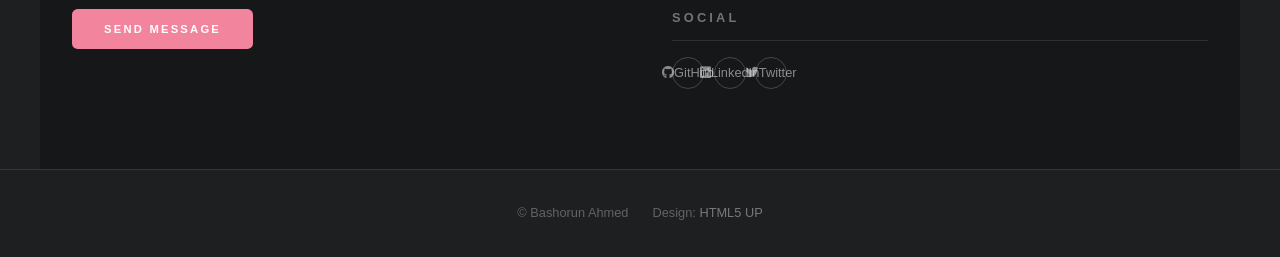
==== commit 08287050: "Update index.html" ====
--- a/index.html
+++ b/index.html
@@ -72,7 +72,7 @@
 
 				<!-- Posts -->
 				<section class="posts">
-
+https://github.com/akindele22/Broswer_Extension_Malware_Dectection.git
 					<article>
 						<header>
 							<span class="date">Cybersecurity · ML</span>
@@ -83,7 +83,7 @@
 						</a>
 						<p>AI-powered Chrome extension detecting and flagging malicious URLs in real time using a Random Forest classifier. Features real-time detection, a Flask API backend, and seamless Chrome integration for enhanced online security.</p>
 						<ul class="actions special">
-							<li><a href="https://github.com/akindele22/phishing-detector-ext" class="button" target="_blank">View Project</a></li>
+							<li><a href="https://github.com/akindele22/Broswer_Extension_Malware_Dectection.git" class="button" target="_blank">View Project</a></li>
 						</ul>
 					</article>
 
@@ -97,35 +97,7 @@
 						</a>
 						<p>LSTM-powered sales forecasting dashboard with a Flask backend, deployed on Render. Features real-time forecasting, interactive trend visualisations, and a collaborative accessible workflow from any device.</p>
 						<ul class="actions special">
-							<li><a href="https://github.com/akindele22" class="button" target="_blank">View Project</a></li>
-						</ul>
-					</article>
-
-					<article>
-						<header>
-							<span class="date">Power BI · DAX</span>
-							<h2><a href="https://github.com/akindele22" target="_blank">Inventory Management<br />Dashboard</a></h2>
-						</header>
-						<a href="https://github.com/akindele22" class="image fit" target="_blank">
-							<img src="images/inventory.png" alt="Inventory Dashboard" />
-						</a>
-						<p>Power BI dashboard built on ABC and XYZ analysis for inventory classification. Custom DAX measures support demand variability analysis and stock optimisation to avoid waste, delays, and excessive inventory.</p>
-						<ul class="actions special">
-							<li><a href="https://github.com/akindele22" class="button" target="_blank">View Project</a></li>
-						</ul>
-					</article>
-
-					<article>
-						<header>
-							<span class="date">Data Viz · Sustainability</span>
-							<h2><a href="https://github.com/akindele22" target="_blank">Apple's Greenhouse<br />Emission Analysis</a></h2>
-						</header>
-						<a href="https://github.com/akindele22" class="image fit" target="_blank">
-							<img src="images/apple-emissions.png" alt="Apple Greenhouse Emissions" />
-						</a>
-						<p>Dashboard analysing Apple's carbon emission reduction from 2015–2022, benchmarked against revenue and market capitalisation trends over the same period to reveal sustainability vs. growth patterns.</p>
-						<ul class="actions special">
-							<li><a href="https://github.com/akindele22" class="button" target="_blank">View Project</a></li>
+							<li><a href="https://github.com/akindele22/sales_dashboard.git" class="button" target="_blank">View Project</a></li>
 						</ul>
 					</article>
 
@@ -134,12 +106,12 @@
 							<span class="date">Reinforcement Learning · Security</span>
 							<h2><a href="https://github.com/akindele22" target="_blank">Network Intrusion<br />Detection System</a></h2>
 						</header>
-						<a href="https://github.com/akindele22" class="image fit" target="_blank">
+						<a href="https://github.com/akindele22/NetworkIntrusion.git" class="image fit" target="_blank">
 							<img src="images/nids.jpg" alt="Network Intrusion Detection" />
 						</a>
 						<p>Reinforcement learning-based NIDS trained on the NSL-KDD dataset achieving <strong>94% F1-score</strong>. Features intelligent threat detection, real-time traffic anomaly monitoring, and a scalable architecture for existing infrastructures.</p>
 						<ul class="actions special">
-							<li><a href="https://github.com/akindele22" class="button" target="_blank">View Project</a></li>
+							<li><a href="https://github.com/akindele22/NetworkIntrusion.git" class="button" target="_blank">View Project</a></li>
 						</ul>
 					</article>
 
@@ -148,40 +120,26 @@
 							<span class="date">NLP · Mental Health</span>
 							<h2><a href="https://github.com/akindele22" target="_blank">Hybrid Mental Health<br />Support Chatbot</a></h2>
 						</header>
-						<a href="https://github.com/akindele22" class="image fit" target="_blank">
+						<a href="https://github.com/akindele22/mental_healthChatbot.git" class="image fit" target="_blank">
 							<img src="images/chatbot.jpg" alt="Mental Health Chatbot" />
 						</a>
 						<p>AI chatbot combining LSTM for NLP and DistilRoBERTa for sentiment analysis, delivering empathetic, emotion-aware mental health support. Adopted by 3 academic research teams. Real-time, context-aware responses.</p>
 						<ul class="actions special">
-							<li><a href="https://github.com/akindele22" class="button" target="_blank">View Project</a></li>
-						</ul>
-					</article>
-
-					<article>
-						<header>
-							<span class="date">Computer Vision · TensorFlow</span>
-							<h2><a href="https://github.com/akindele22" target="_blank">Weapon Detection<br />Model</a></h2>
-						</header>
-						<a href="https://github.com/akindele22" class="image fit" target="_blank">
-							<img src="images/weapon-detection.jpg" alt="Weapon Detection" />
-						</a>
-						<p>TensorFlow computer vision model detecting knives and machetes using InceptionV2, ResNet101, and ResNet50 architectures. Comparative performance analysis across architectures for optimal deployment selection.</p>
-						<ul class="actions special">
-							<li><a href="https://github.com/akindele22" class="button" target="_blank">View Project</a></li>
+							<li><a href="https://github.com/akindele22/mental_healthChatbot.git" class="button" target="_blank">View Project</a></li>
 						</ul>
 					</article>
 
 					<article>
 						<header>
 							<span class="date">Finance · Trading</span>
-							<h2><a href="https://github.com/akindele22" target="_blank">Crypto Algorithmic<br />Trading Bot</a></h2>
-						</header>
-						<a href="https://github.com/akindele22" class="image fit" target="_blank">
+							<h2><a href="https://github.com/akindele22/" target="_blank">Crypto Algorithmic<br />Trading Bot</a></h2>
+						</header>
+						<a href="https://github.com/akindele22/crypto_prediction.git" class="image fit" target="_blank">
 							<img src="images/crypto.jpg" alt="Crypto Trading Bot" />
 						</a>
 						<p>Proprietary algorithmic trading system implementing SMA(200) and EMA(200) strategies for automated cryptocurrency trade decisions. Built during tenure at Intellidane Cybernetics alongside LSTM-based price prediction.</p>
 						<ul class="actions special">
-							<li><a href="https://github.com/akindele22" class="button" target="_blank">View Project</a></li>
+							<li><a href="https://github.com/akindele22/crypto_prediction.git" class="button" target="_blank">View Project</a></li>
 						</ul>
 					</article>
 
@@ -190,26 +148,26 @@
 							<span class="date">AI in Finance · Calibrating Stochastic Volatility </span>
 							<h2><a href="https://github.com/akindele22" target="_blank">Calibrating Stochastic Volatility <br />& Interest Rate Models</a></h2>
 						</header>
-						<a href="https://github.com/akindele22" class="image fit" target="_blank">
+						<a href="https://github.com/akindele22/calibrating_stochastic-interest_rate_models.git" class="image fit" target="_blank">
 							<img src="images/cifar.jpg" alt="Calibrating Stochastic Volatility" />
 						</a>
-						<p>CNN-based image classification model trained on CIFAR-10, achieving <strong>95% accuracy</strong>. Deployed via Flask for seamless website integration, making the model accessible via a REST API endpoint.</p>
-						<ul class="actions special">
-							<li><a href="https://github.com/akindele22" class="button" target="_blank">View Project</a></li>
+						<p>Stochastic volatility model with jumps calibrated to SM Energy option data using Fourier-transform methods (Carr-Madan 1999 & Lewis 2001), achieving sub-<b>$0.05</b> RMSE on 60-day options. Deployed via REST API for real-time option pricing and risk analytics.</p>
+						<ul class="actions special">
+							<li><a href="https://github.com/akindele22/calibrating_stochastic-interest_rate_models.git" class="button" target="_blank">View Project</a></li>
 						</ul>
 					</article>
 
 					<article>
 						<header>
 							<span class="date">AI in Finance · Hidden Markov Model-Based Market Regime Detection</span>
-							<h2><a href="https://github.com/akindele22" target="_blank"> Hidden Markov Model-Based Market Regime Detection<br />and Dynamic Asset Rotation Strategy</a></h2>
-						</header>
-						<a href="https://github.com/akindele22" class="image fit" target="_blank">
+							<h2><a href="https://github.com/akindele22/HMM_Regime_Change.git" target="_blank"> Hidden Markov Model-Based Market Regime Detection<br />and Dynamic Asset Rotation Strategy</a></h2>
+						</header>
+						<a href="https://github.com/akindele22/HMM_Regime_Change.git" class="image fit" target="_blank">
 							<img src="images/keystroke.jpg" alt="Hidden Markov Model-Based Market Regime Detection" />
 						</a>
-						<p>AI-driven continuous authentication leveraging keystroke dynamics with a Random Forest model. Improved authentication accuracy by <strong>15%</strong> with real-time continuous monitoring and optimised local deployment.</p>
-						<ul class="actions special">
-							<li><a href="https://github.com/akindele22" class="button" target="_blank">View Project</a></li>
+						<p>Hidden Markov Model-driven volatility regime detection using VIX dynamics with a 3-state probabilistic framework. Improved risk-adjusted returns by <strong>123%</strong> (Sharpe: 0.551 → 1.227) with real-time regime switching and optimized defensive asset allocation.</p>
+						<ul class="actions special">
+							<li><a href="https://github.com/akindele22/HMM_Regime_Change.git" class="button" target="_blank">View Project</a></li>
 						</ul>
 					</article>
 
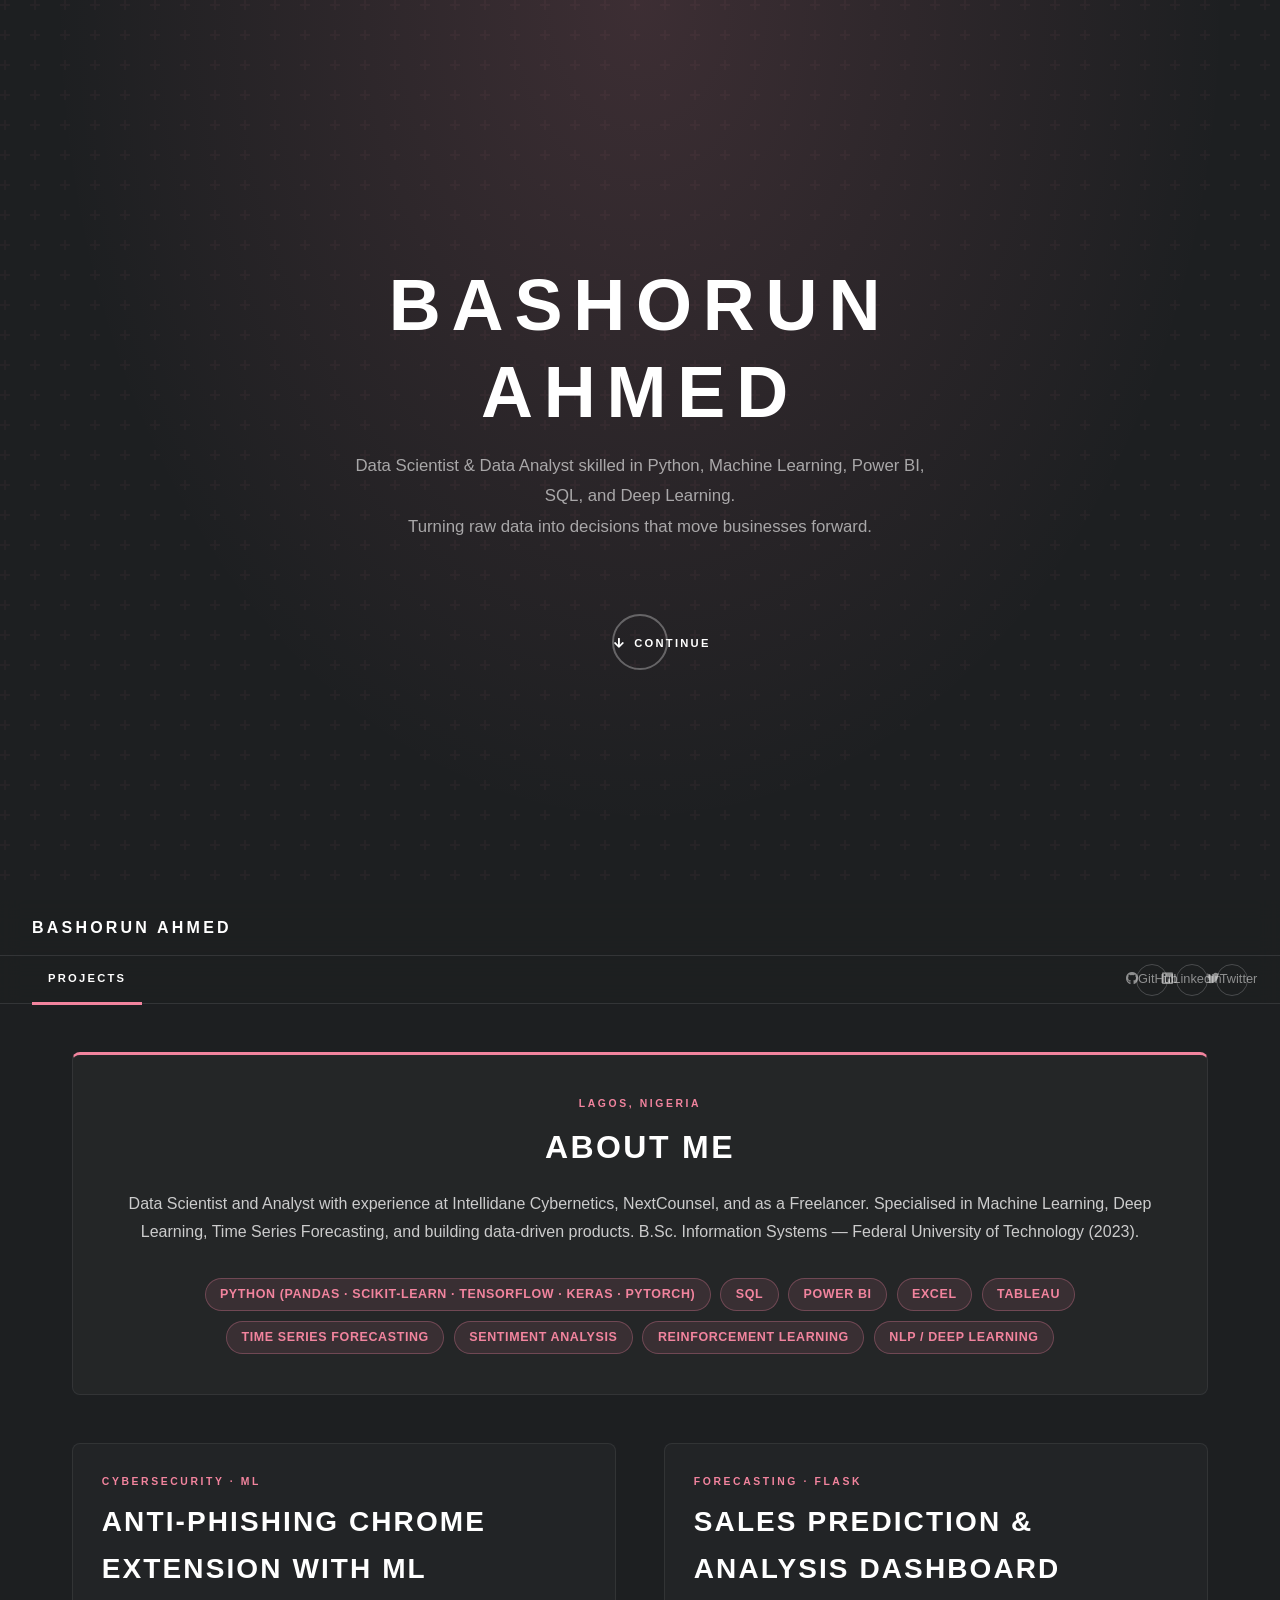
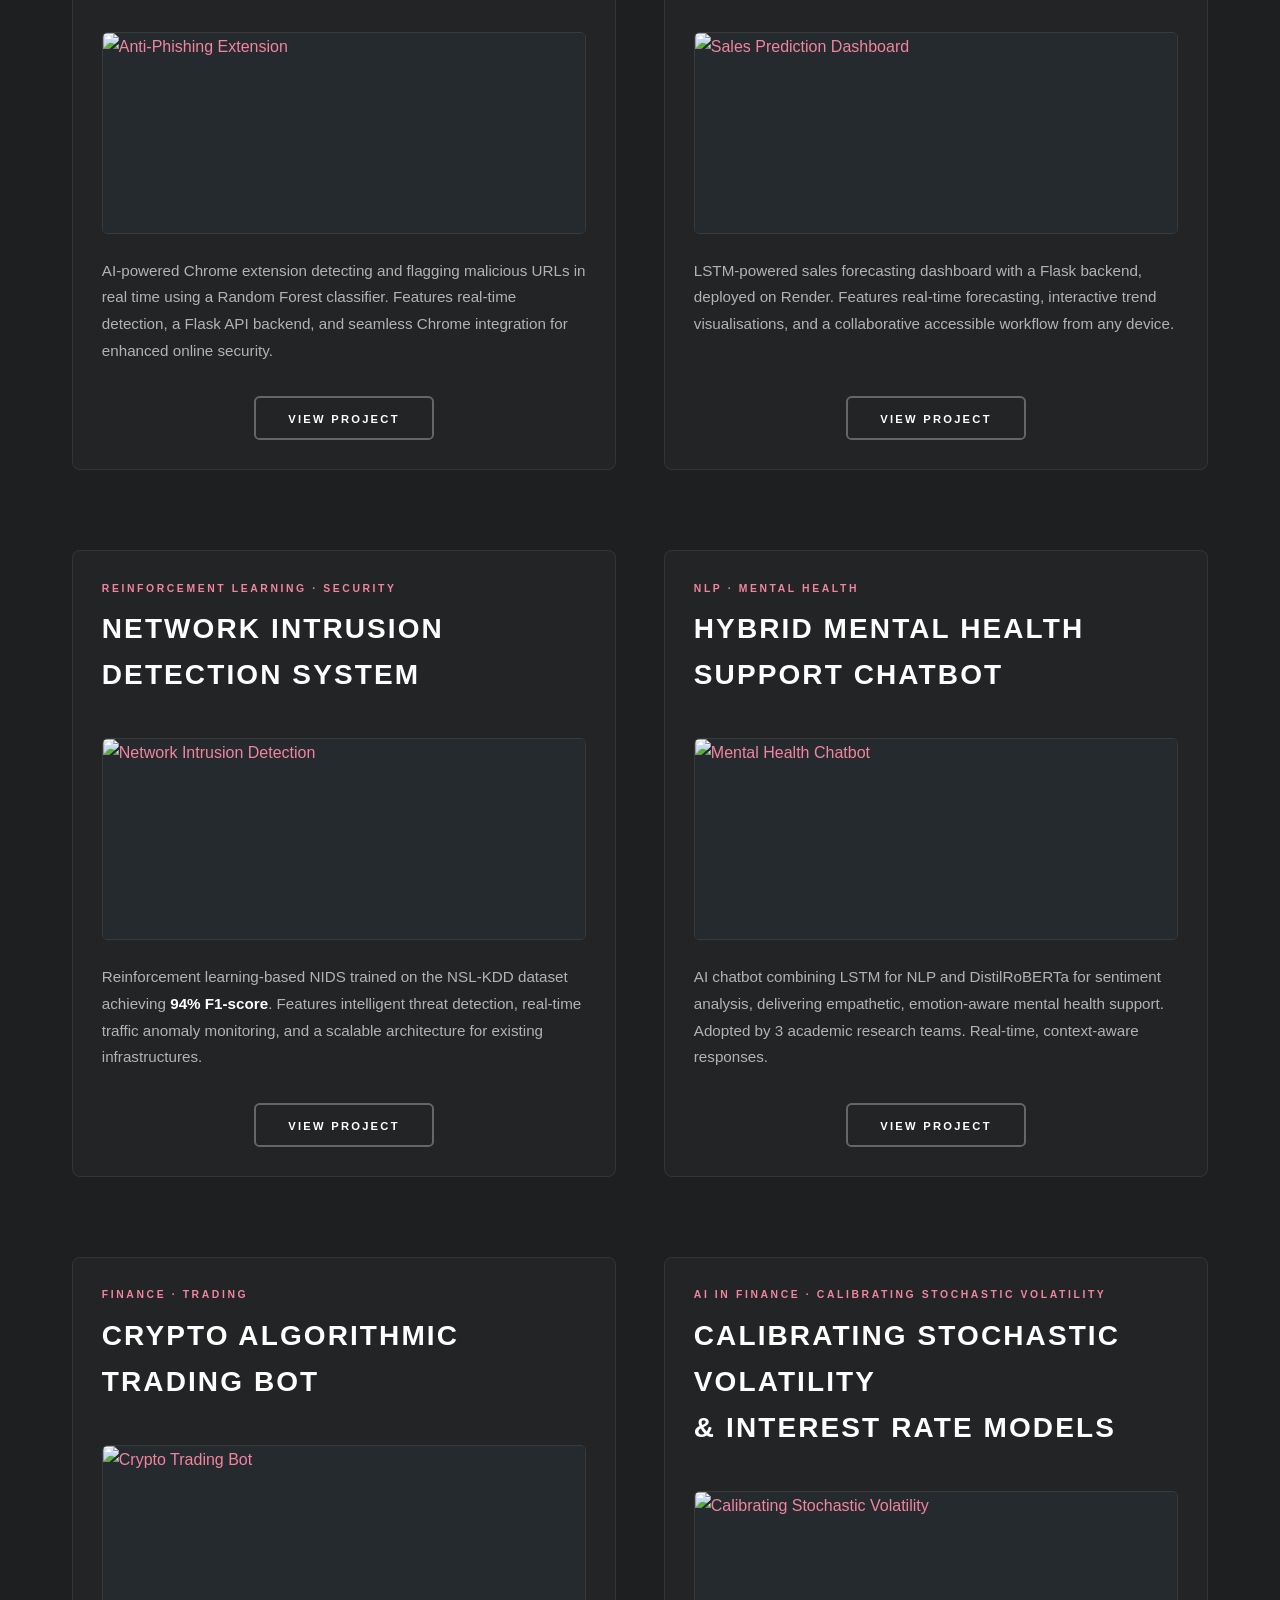
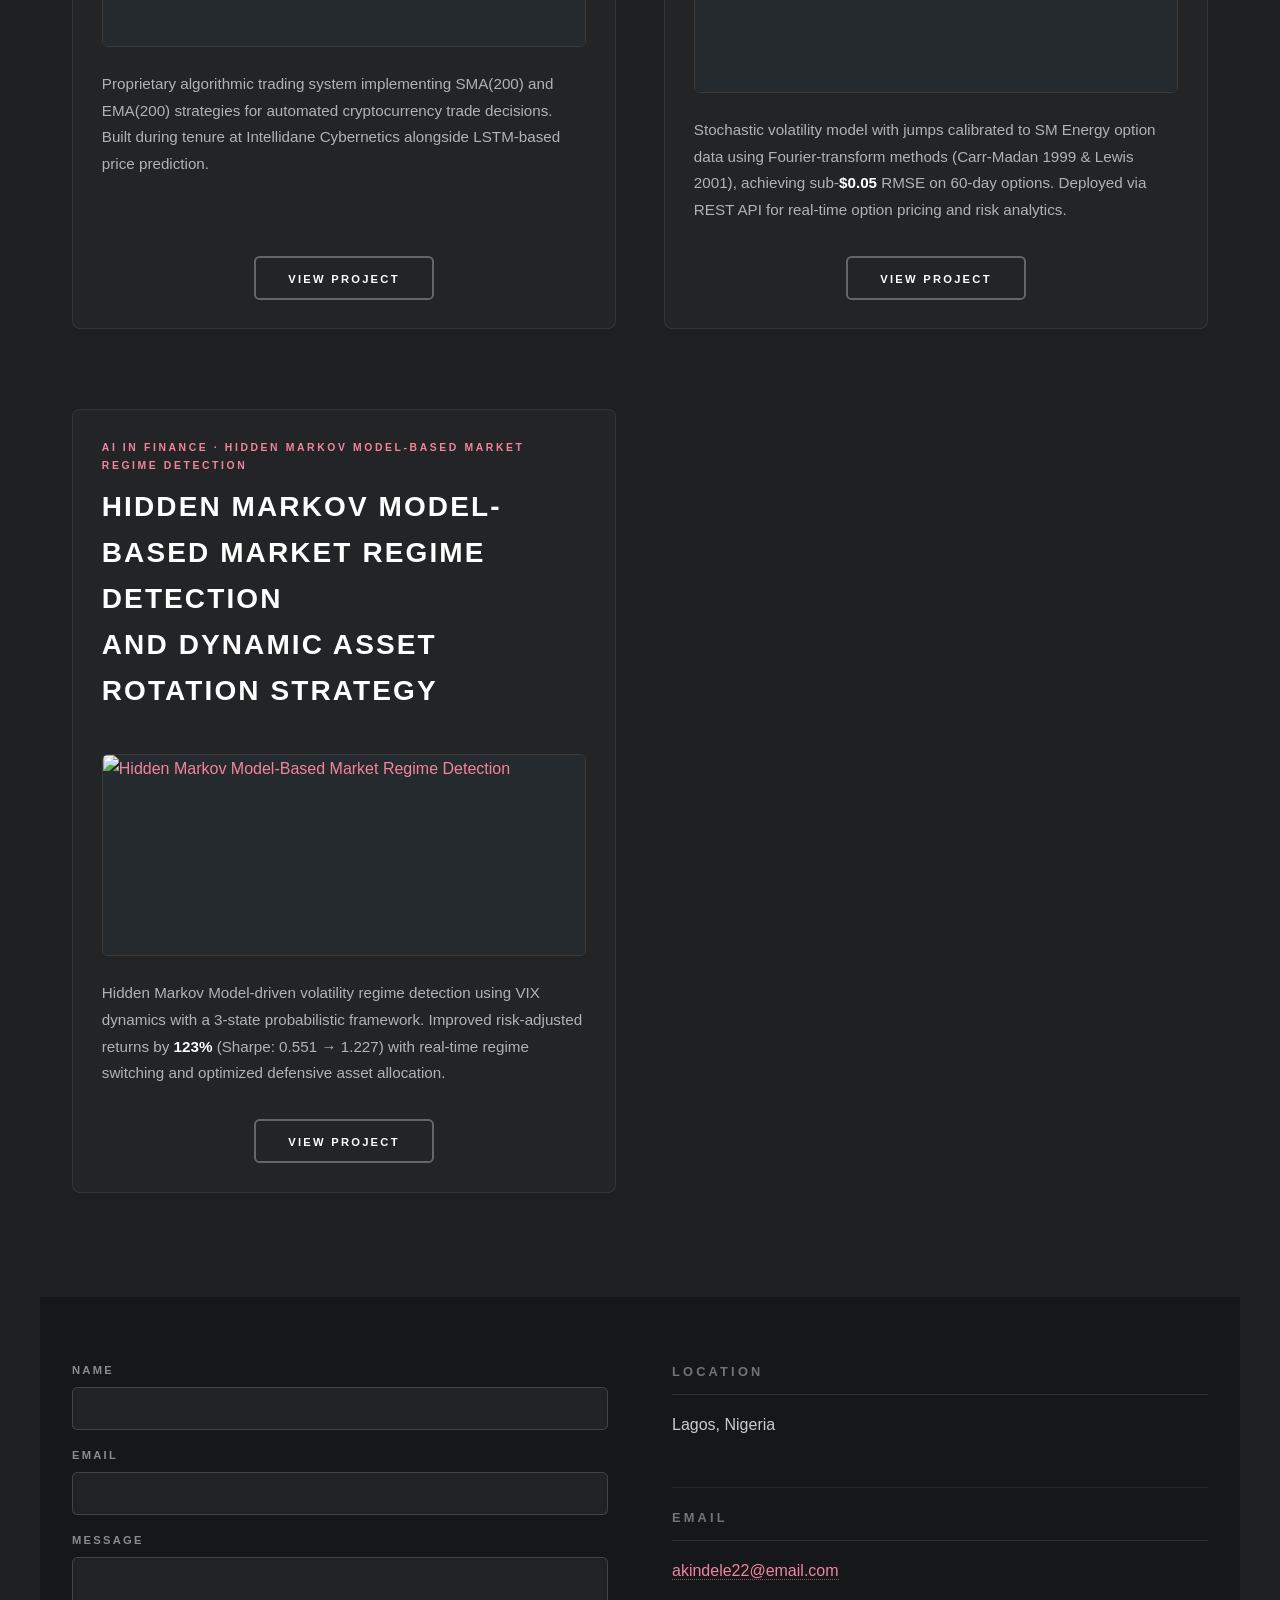
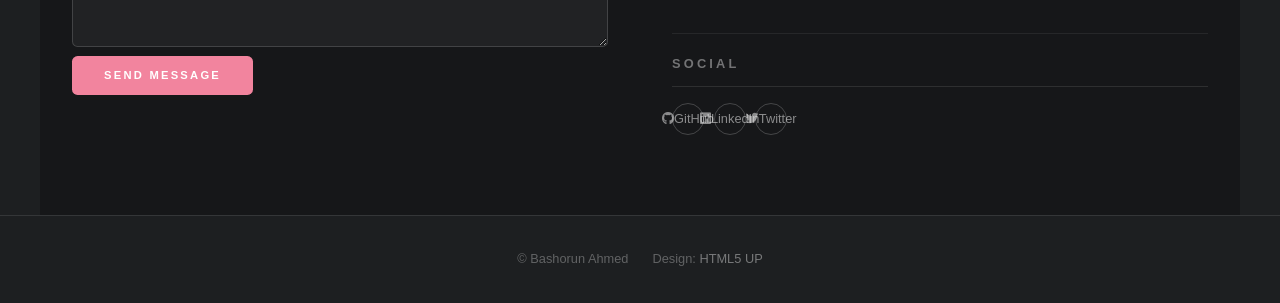
==== commit ac921710: "Update index.html" ====
--- a/index.html
+++ b/index.html
@@ -72,7 +72,6 @@
 
 				<!-- Posts -->
 				<section class="posts">
-https://github.com/akindele22/Broswer_Extension_Malware_Dectection.git
 					<article>
 						<header>
 							<span class="date">Cybersecurity · ML</span>
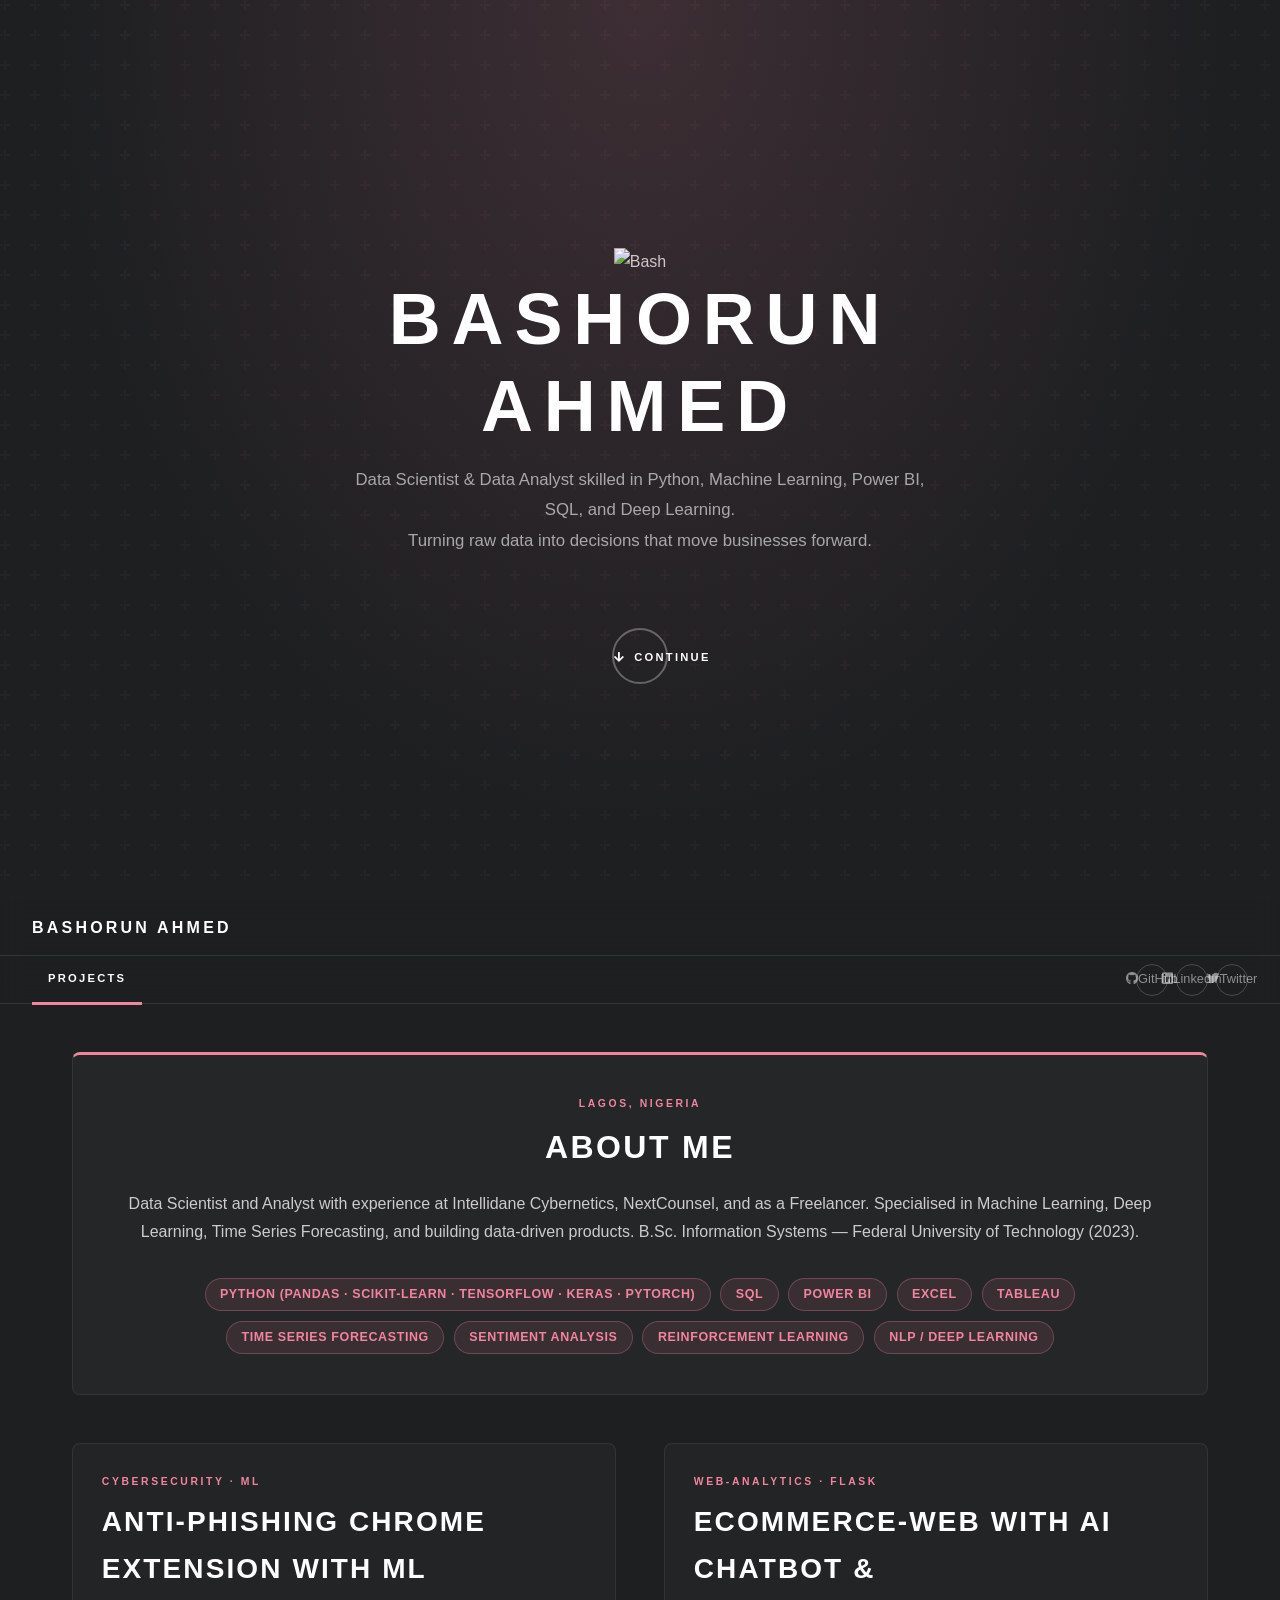
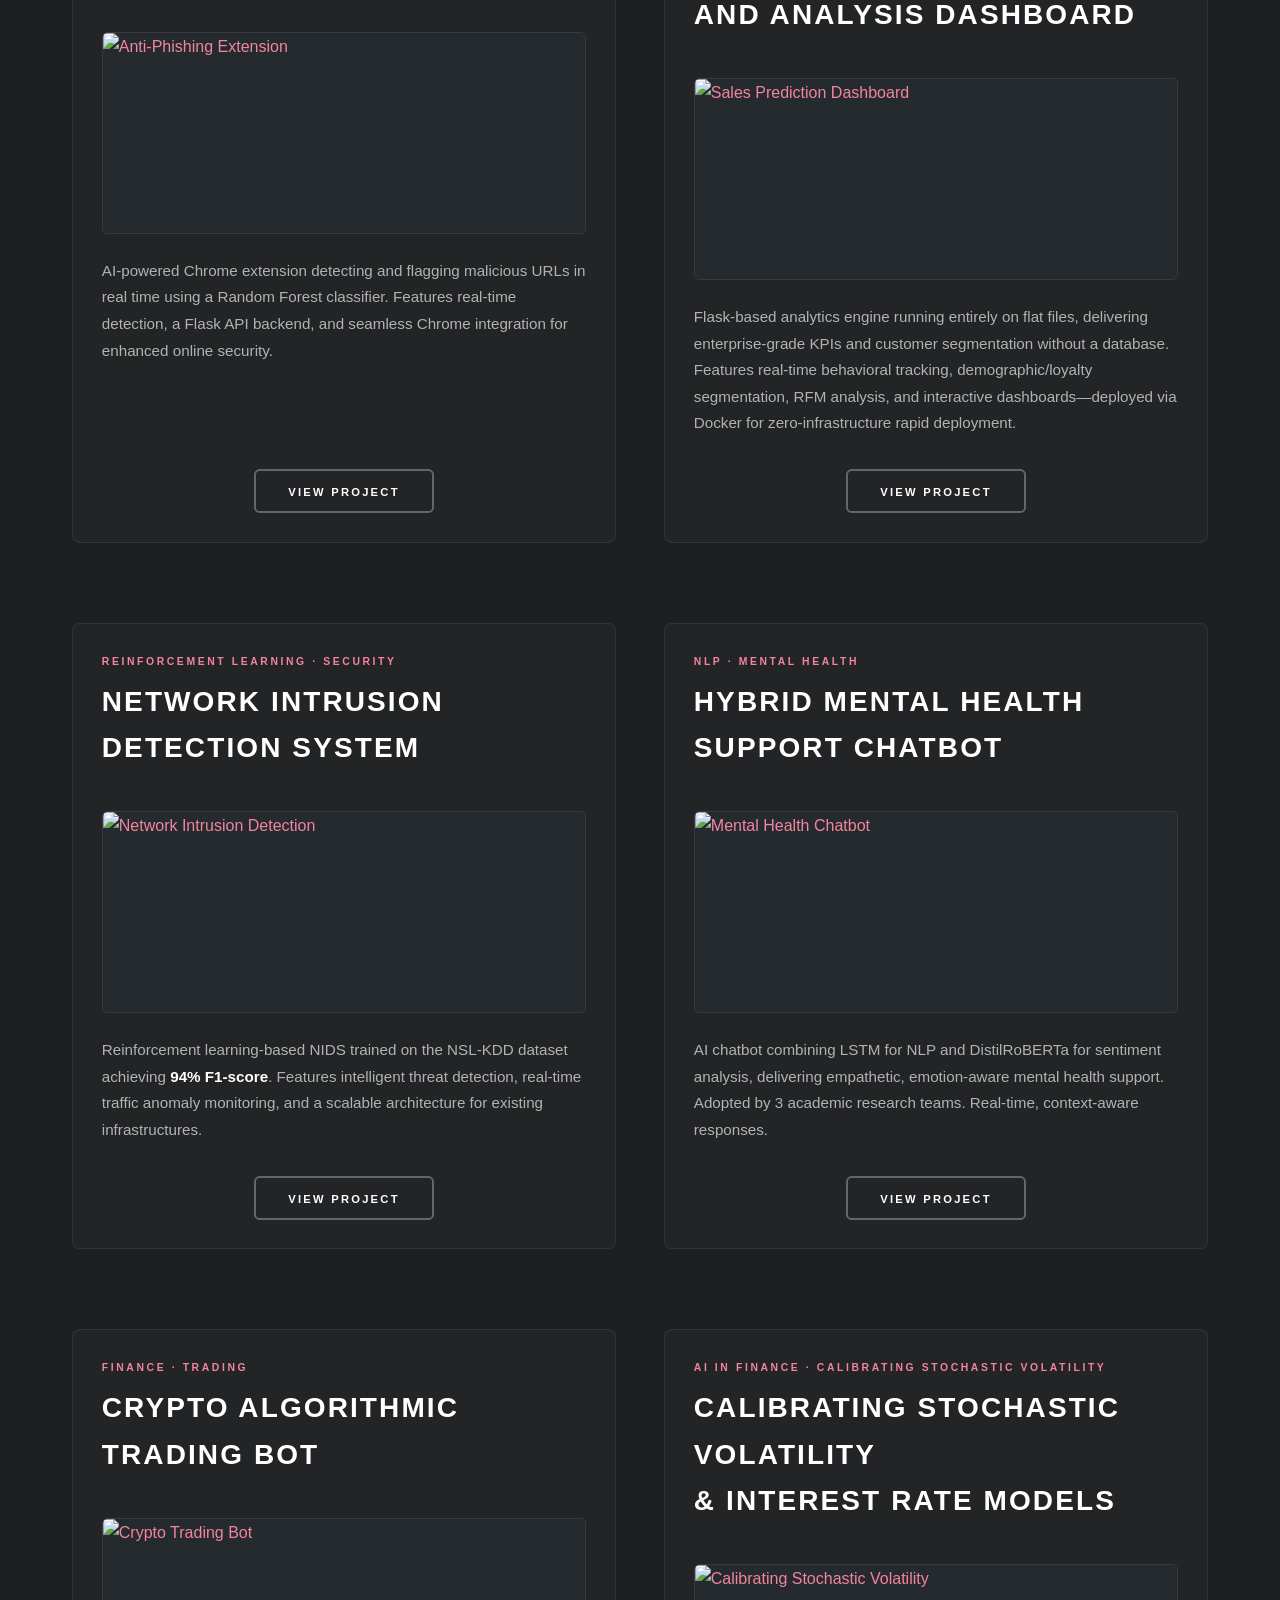
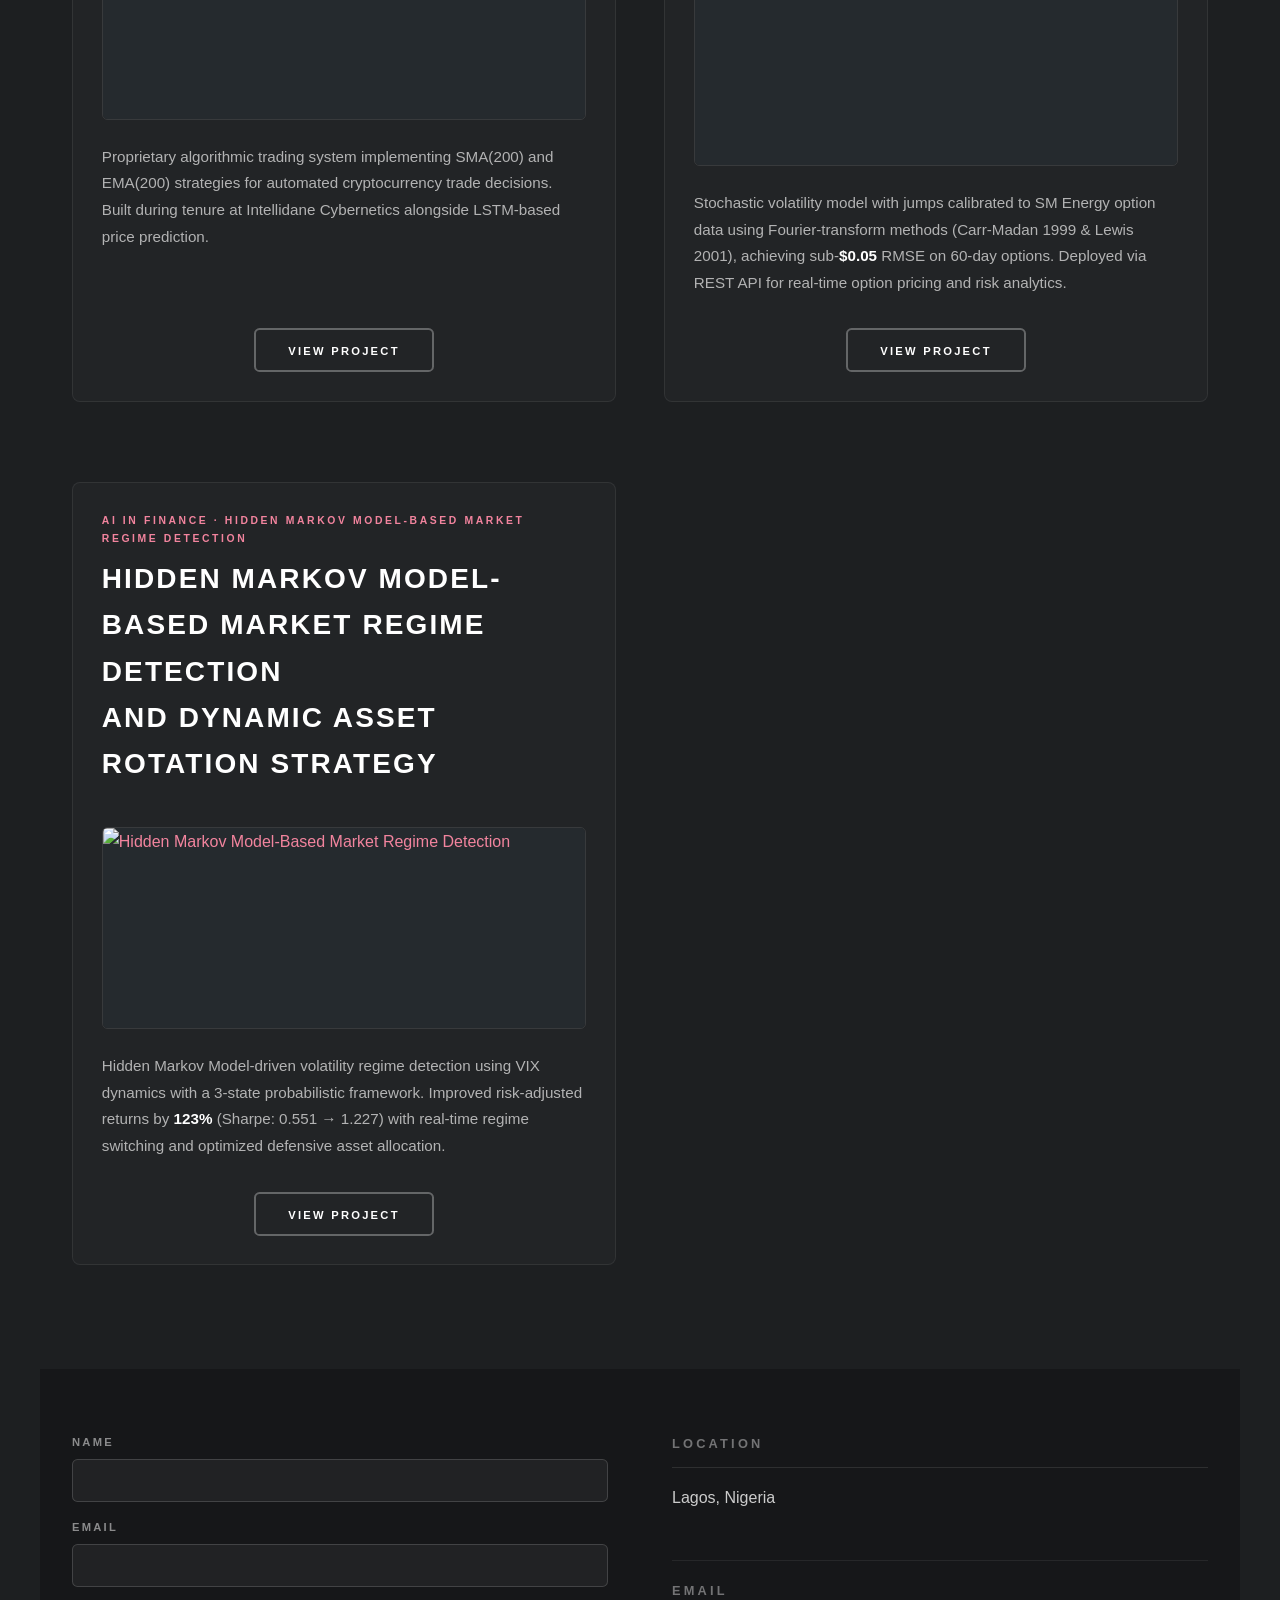
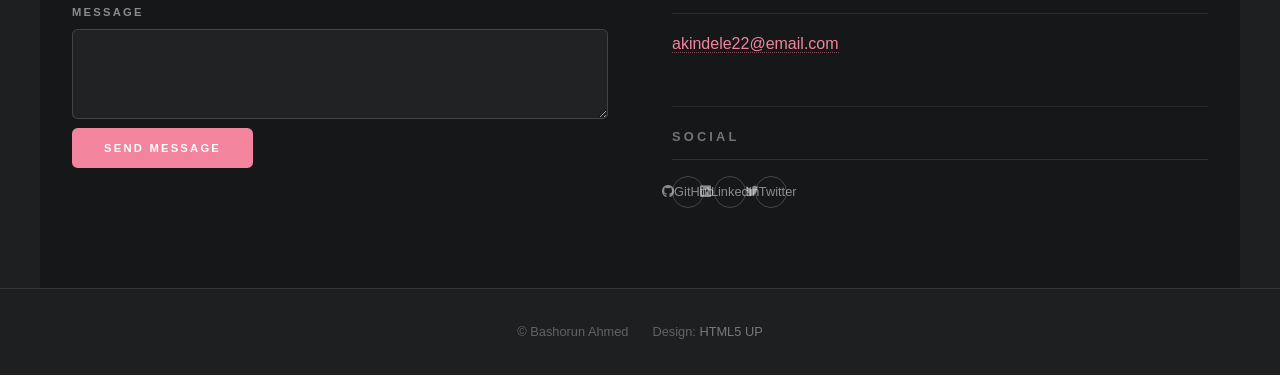
==== commit aa3a0371: "Update index.html" ====
--- a/index.html
+++ b/index.html
@@ -20,6 +20,7 @@
 
 			<!-- Intro -->
 			<div id="intro">
+				<img src="images/bash.jpg" alt="Bash" />
 				<h1>Bashorun<br />Ahmed</h1>
 				<p>Data Scientist &amp; Data Analyst skilled in Python, Machine Learning, Power BI, SQL, and Deep Learning.<br />
 				Turning raw data into decisions that move businesses forward.</p>
@@ -78,7 +79,7 @@
 							<h2><a href="https://github.com/akindele22/phishing-detector-ext" target="_blank">Anti-Phishing Chrome<br />Extension with ML</a></h2>
 						</header>
 						<a href="https://github.com/akindele22/phishing-detector-ext" class="image fit" target="_blank">
-							<img src="images/phishing.jpg" alt="Anti-Phishing Extension" />
+							<img src="images/Anti-phshing.png" alt="Anti-Phishing Extension" />
 						</a>
 						<p>AI-powered Chrome extension detecting and flagging malicious URLs in real time using a Random Forest classifier. Features real-time detection, a Flask API backend, and seamless Chrome integration for enhanced online security.</p>
 						<ul class="actions special">
@@ -88,15 +89,15 @@
 
 					<article>
 						<header>
-							<span class="date">Forecasting · Flask</span>
-							<h2><a href="https://github.com/akindele22" target="_blank">Sales Prediction &amp;<br />Analysis Dashboard</a></h2>
-						</header>
-						<a href="https://github.com/akindele22" class="image fit" target="_blank">
-							<img src="images/sales-dashboard.png" alt="Sales Prediction Dashboard" />
-						</a>
-						<p>LSTM-powered sales forecasting dashboard with a Flask backend, deployed on Render. Features real-time forecasting, interactive trend visualisations, and a collaborative accessible workflow from any device.</p>
-						<ul class="actions special">
-							<li><a href="https://github.com/akindele22/sales_dashboard.git" class="button" target="_blank">View Project</a></li>
+							<span class="date">Web-analytics · Flask</span>
+							<h2><a href="https://github.com/akindele22" target="_blank">Ecommerce-web with AI chatbot &amp;<br /> and Analysis Dashboard</a></h2>
+						</header>
+						<a href="https://github.com/akindele22/web-analytics.git" class="image fit" target="_blank">
+							<img src="images/E-commerce.png" alt="Sales Prediction Dashboard" />
+						</a>
+						<p>Flask-based analytics engine running entirely on flat files, delivering enterprise-grade KPIs and customer segmentation without a database. Features real-time behavioral tracking, demographic/loyalty segmentation, RFM analysis, and interactive dashboards—deployed via Docker for zero-infrastructure rapid deployment.</p>
+						<ul class="actions special">
+							<li><a href="https://github.com/akindele22/web-analytics.git" class="button" target="_blank">View Project</a></li>
 						</ul>
 					</article>
 
@@ -106,7 +107,7 @@
 							<h2><a href="https://github.com/akindele22" target="_blank">Network Intrusion<br />Detection System</a></h2>
 						</header>
 						<a href="https://github.com/akindele22/NetworkIntrusion.git" class="image fit" target="_blank">
-							<img src="images/nids.jpg" alt="Network Intrusion Detection" />
+							<img src="images/NIS.jpg" alt="Network Intrusion Detection" />
 						</a>
 						<p>Reinforcement learning-based NIDS trained on the NSL-KDD dataset achieving <strong>94% F1-score</strong>. Features intelligent threat detection, real-time traffic anomaly monitoring, and a scalable architecture for existing infrastructures.</p>
 						<ul class="actions special">
@@ -120,7 +121,7 @@
 							<h2><a href="https://github.com/akindele22" target="_blank">Hybrid Mental Health<br />Support Chatbot</a></h2>
 						</header>
 						<a href="https://github.com/akindele22/mental_healthChatbot.git" class="image fit" target="_blank">
-							<img src="images/chatbot.jpg" alt="Mental Health Chatbot" />
+							<img src="images/Mental-chatbot.png" alt="Mental Health Chatbot" />
 						</a>
 						<p>AI chatbot combining LSTM for NLP and DistilRoBERTa for sentiment analysis, delivering empathetic, emotion-aware mental health support. Adopted by 3 academic research teams. Real-time, context-aware responses.</p>
 						<ul class="actions special">
@@ -134,7 +135,7 @@
 							<h2><a href="https://github.com/akindele22/" target="_blank">Crypto Algorithmic<br />Trading Bot</a></h2>
 						</header>
 						<a href="https://github.com/akindele22/crypto_prediction.git" class="image fit" target="_blank">
-							<img src="images/crypto.jpg" alt="Crypto Trading Bot" />
+							<img src="images/crypto_prediction.jpg" alt="Crypto Trading Bot" />
 						</a>
 						<p>Proprietary algorithmic trading system implementing SMA(200) and EMA(200) strategies for automated cryptocurrency trade decisions. Built during tenure at Intellidane Cybernetics alongside LSTM-based price prediction.</p>
 						<ul class="actions special">
@@ -148,7 +149,7 @@
 							<h2><a href="https://github.com/akindele22" target="_blank">Calibrating Stochastic Volatility <br />& Interest Rate Models</a></h2>
 						</header>
 						<a href="https://github.com/akindele22/calibrating_stochastic-interest_rate_models.git" class="image fit" target="_blank">
-							<img src="images/cifar.jpg" alt="Calibrating Stochastic Volatility" />
+							<img src="images/HSTvs M.png" alt="Calibrating Stochastic Volatility" />
 						</a>
 						<p>Stochastic volatility model with jumps calibrated to SM Energy option data using Fourier-transform methods (Carr-Madan 1999 & Lewis 2001), achieving sub-<b>$0.05</b> RMSE on 60-day options. Deployed via REST API for real-time option pricing and risk analytics.</p>
 						<ul class="actions special">
@@ -162,7 +163,7 @@
 							<h2><a href="https://github.com/akindele22/HMM_Regime_Change.git" target="_blank"> Hidden Markov Model-Based Market Regime Detection<br />and Dynamic Asset Rotation Strategy</a></h2>
 						</header>
 						<a href="https://github.com/akindele22/HMM_Regime_Change.git" class="image fit" target="_blank">
-							<img src="images/keystroke.jpg" alt="Hidden Markov Model-Based Market Regime Detection" />
+							<img src="images/Cummulative_regime change.jpg" alt="Hidden Markov Model-Based Market Regime Detection" />
 						</a>
 						<p>Hidden Markov Model-driven volatility regime detection using VIX dynamics with a 3-state probabilistic framework. Improved risk-adjusted returns by <strong>123%</strong> (Sharpe: 0.551 → 1.227) with real-time regime switching and optimized defensive asset allocation.</p>
 						<ul class="actions special">
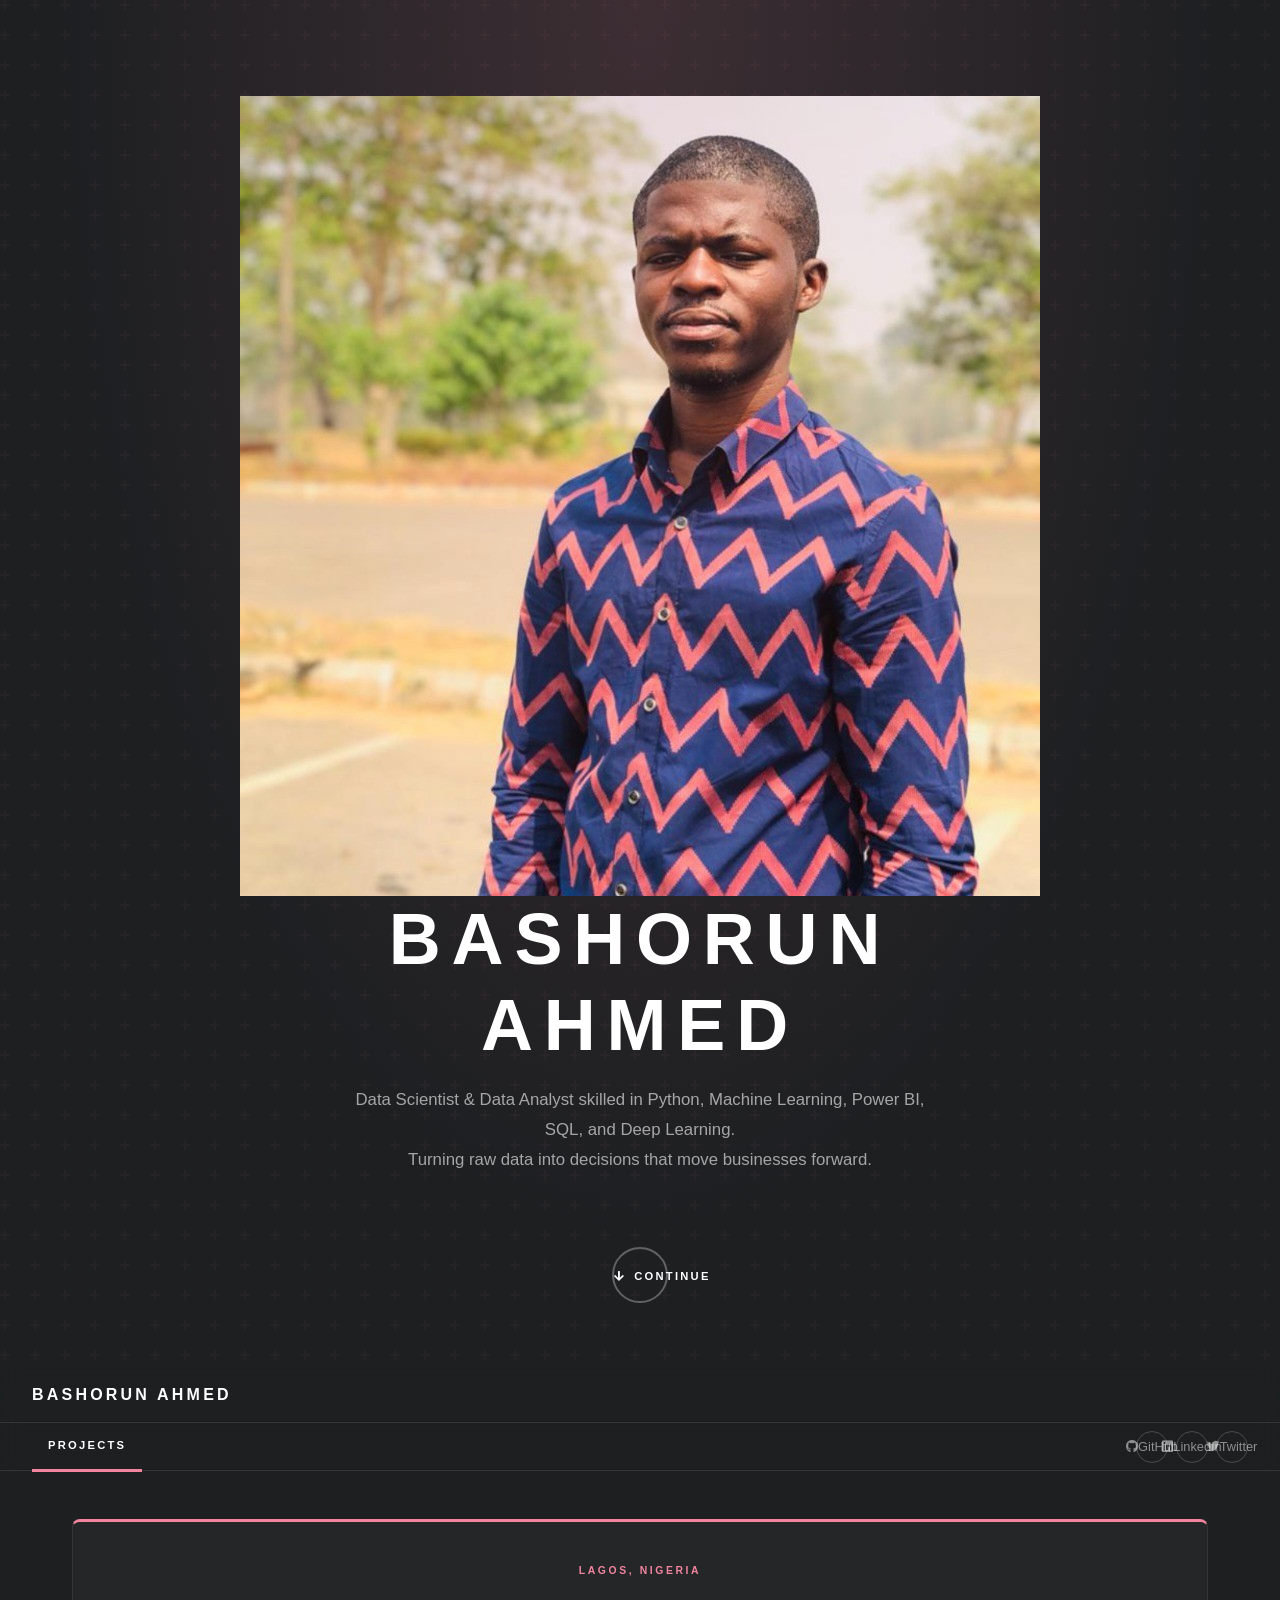
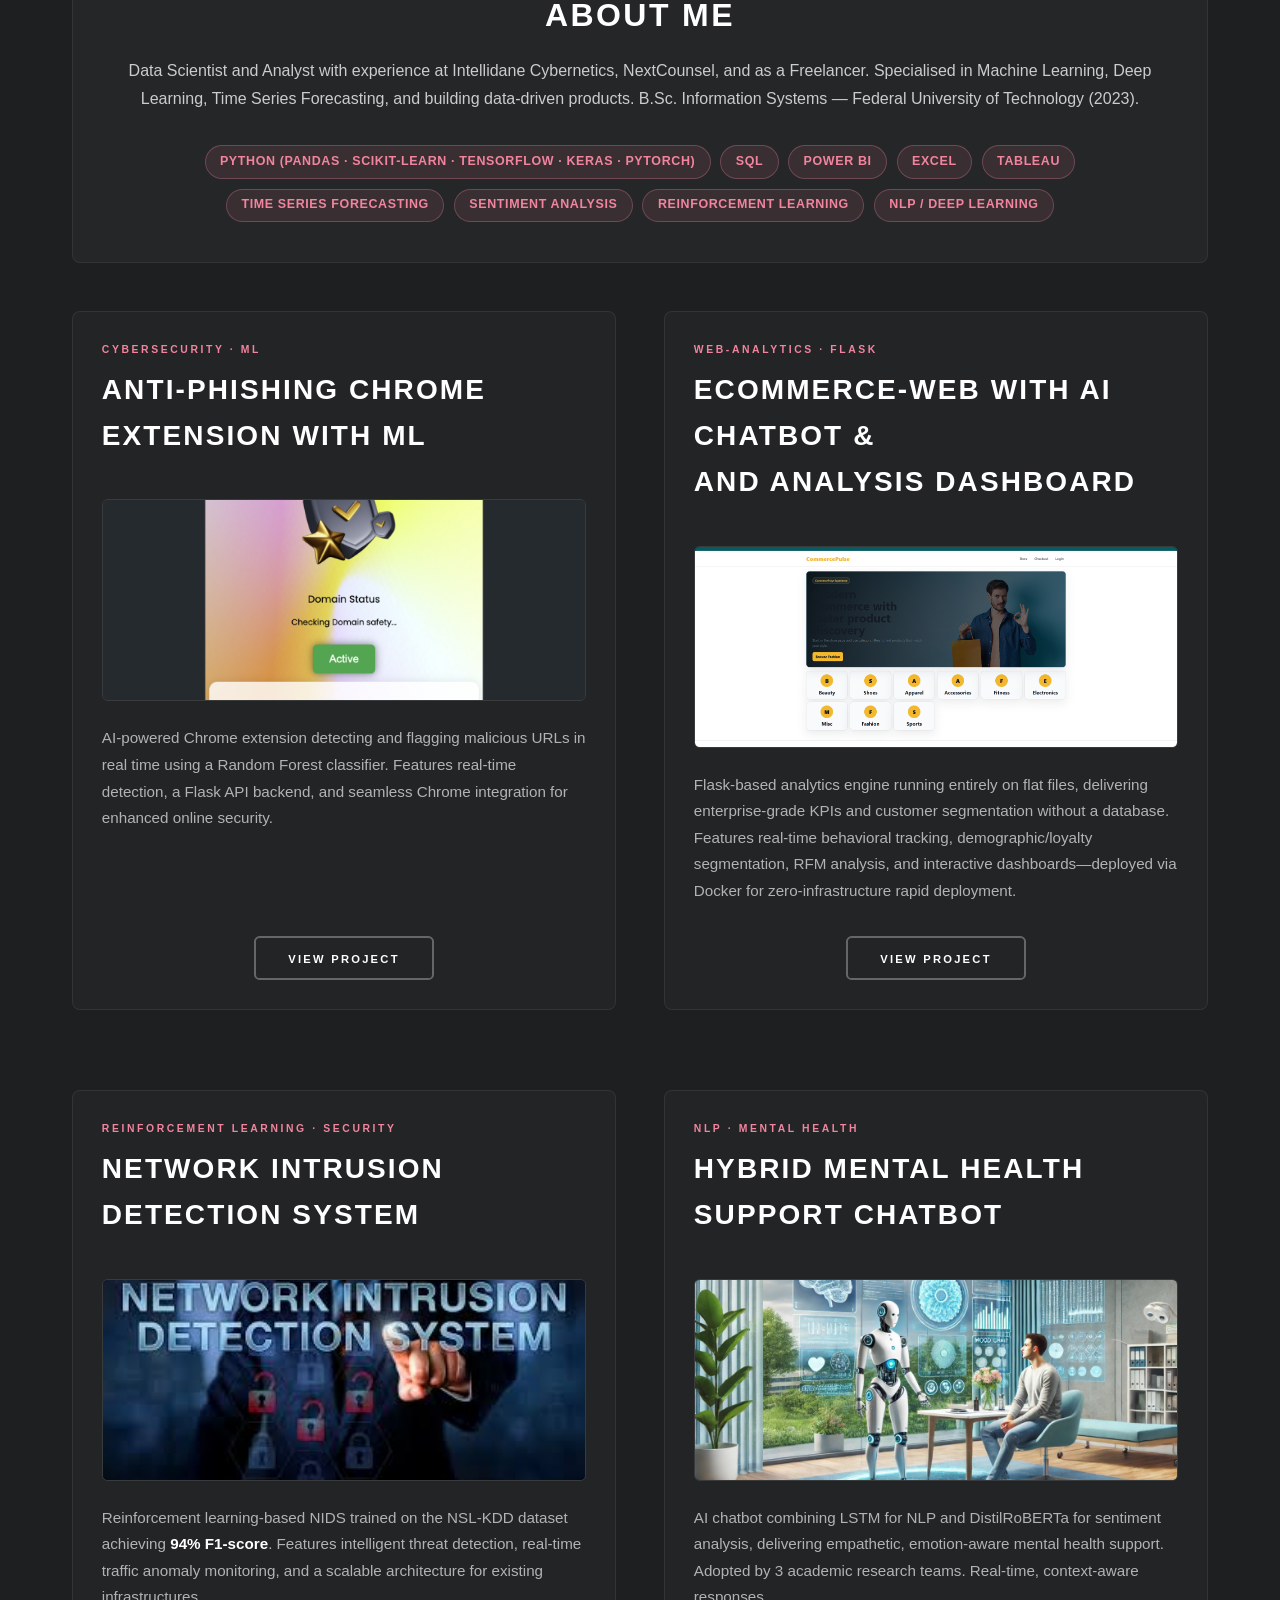
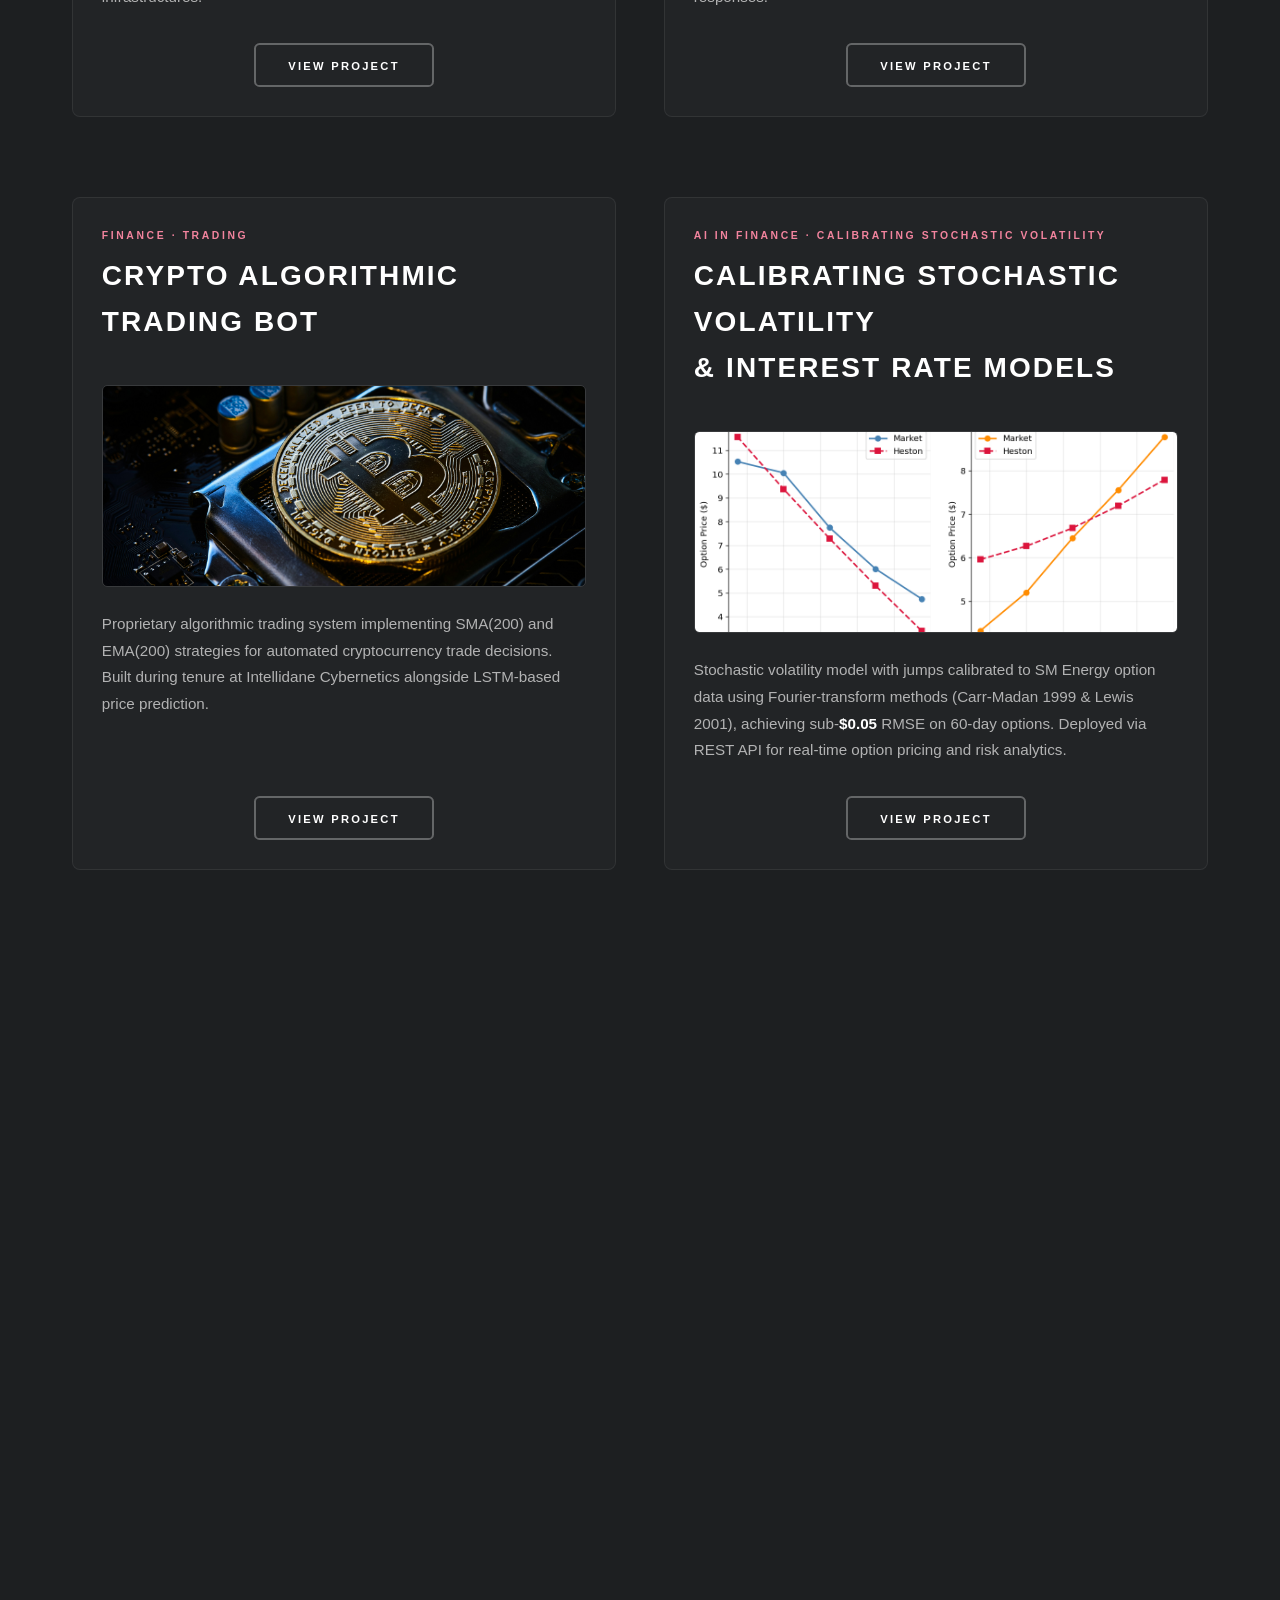
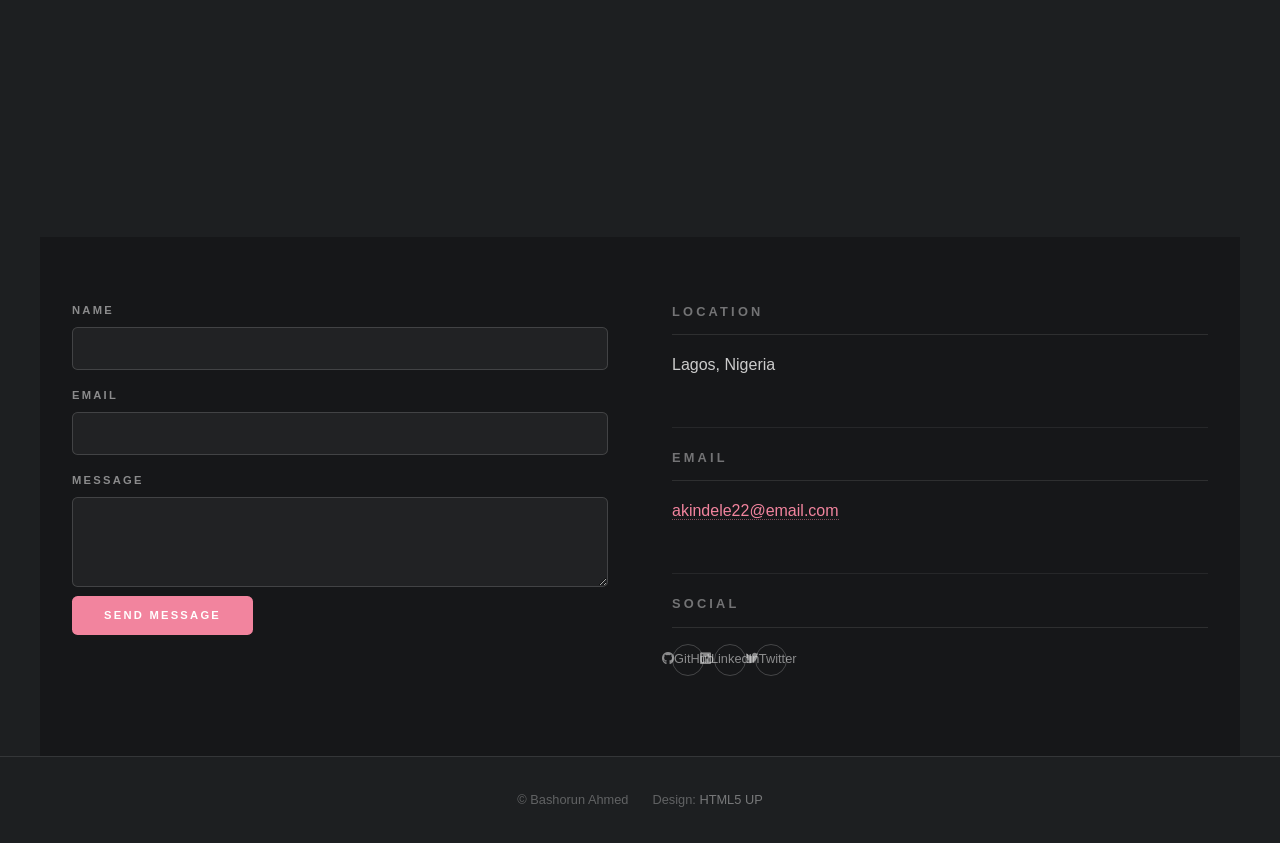
==== commit 42ecd584: "Update index.html" ====
--- a/index.html
+++ b/index.html
@@ -163,7 +163,7 @@
 							<h2><a href="https://github.com/akindele22/HMM_Regime_Change.git" target="_blank"> Hidden Markov Model-Based Market Regime Detection<br />and Dynamic Asset Rotation Strategy</a></h2>
 						</header>
 						<a href="https://github.com/akindele22/HMM_Regime_Change.git" class="image fit" target="_blank">
-							<img src="images/Cummulative_regime change.jpg" alt="Hidden Markov Model-Based Market Regime Detection" />
+							<img src="images/Cummulative_regime change.png" alt="Hidden Markov Model-Based Market Regime Detection" />
 						</a>
 						<p>Hidden Markov Model-driven volatility regime detection using VIX dynamics with a 3-state probabilistic framework. Improved risk-adjusted returns by <strong>123%</strong> (Sharpe: 0.551 → 1.227) with real-time regime switching and optimized defensive asset allocation.</p>
 						<ul class="actions special">
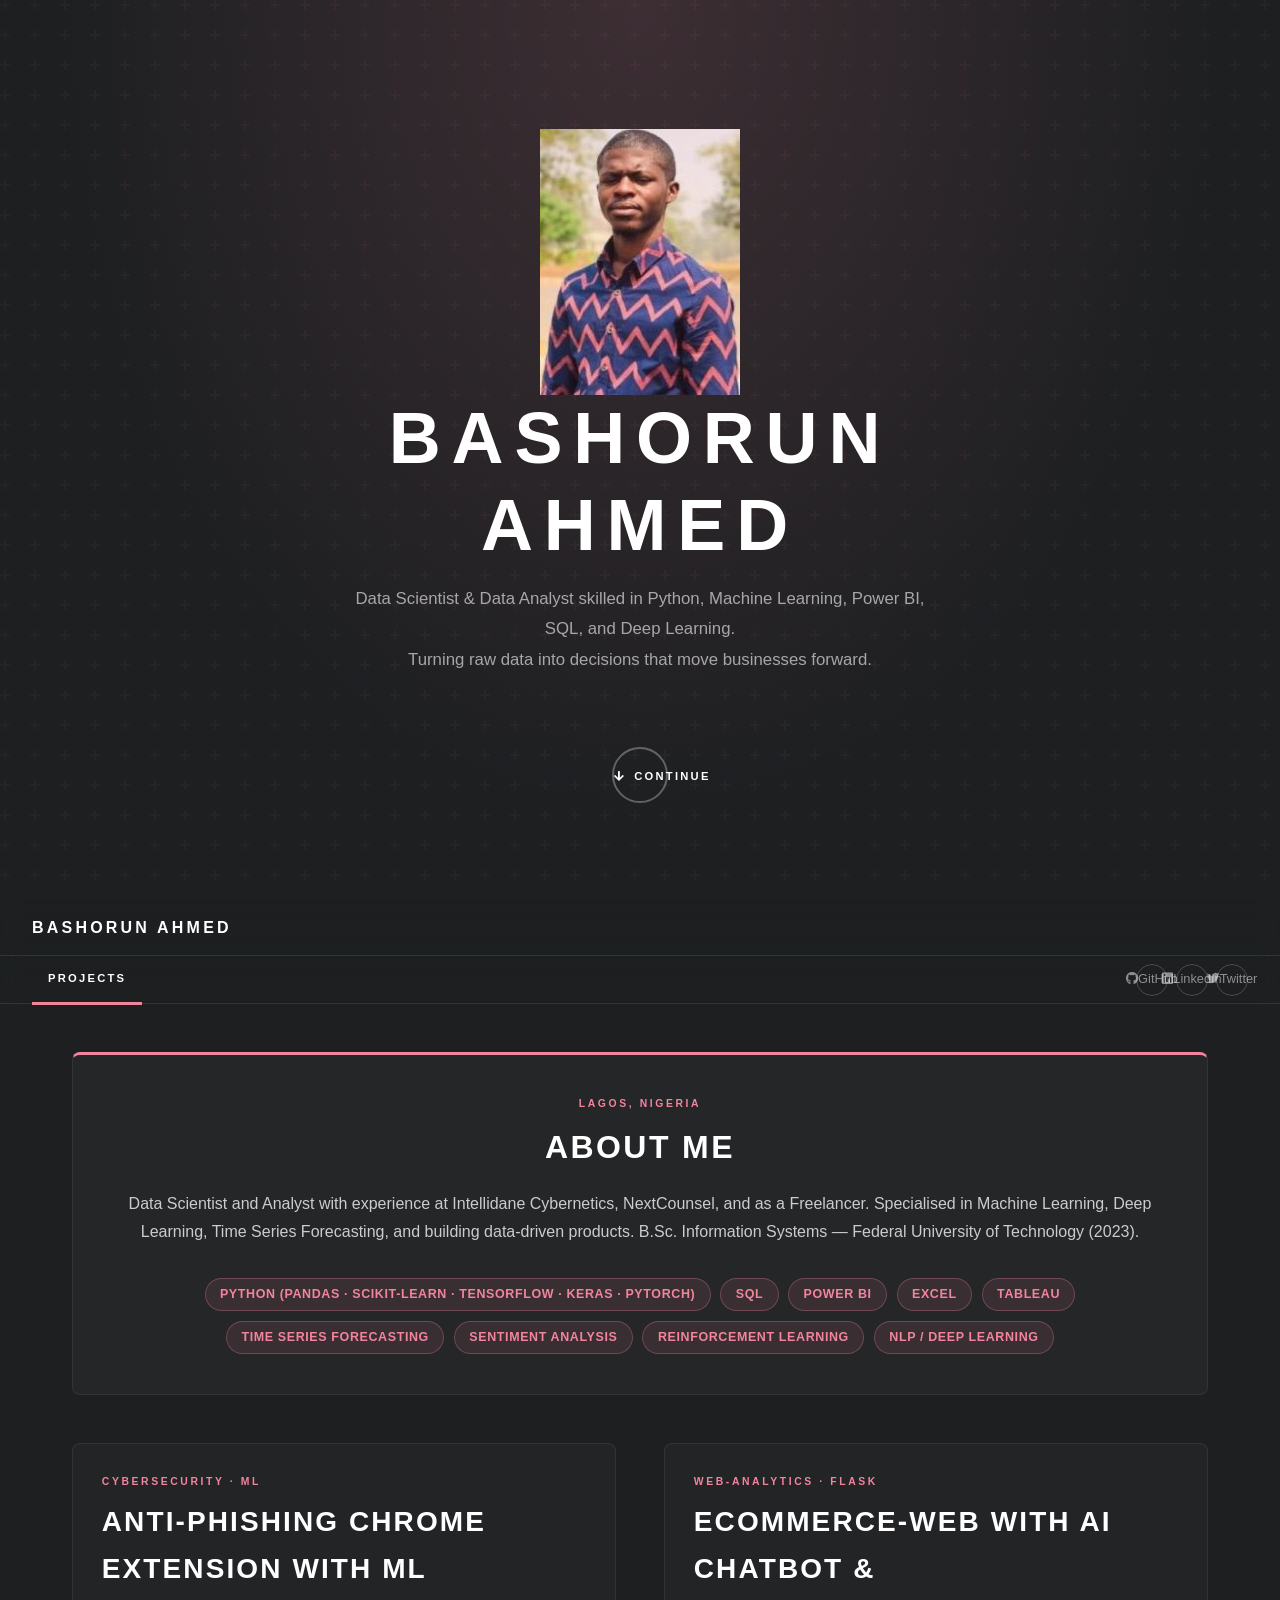
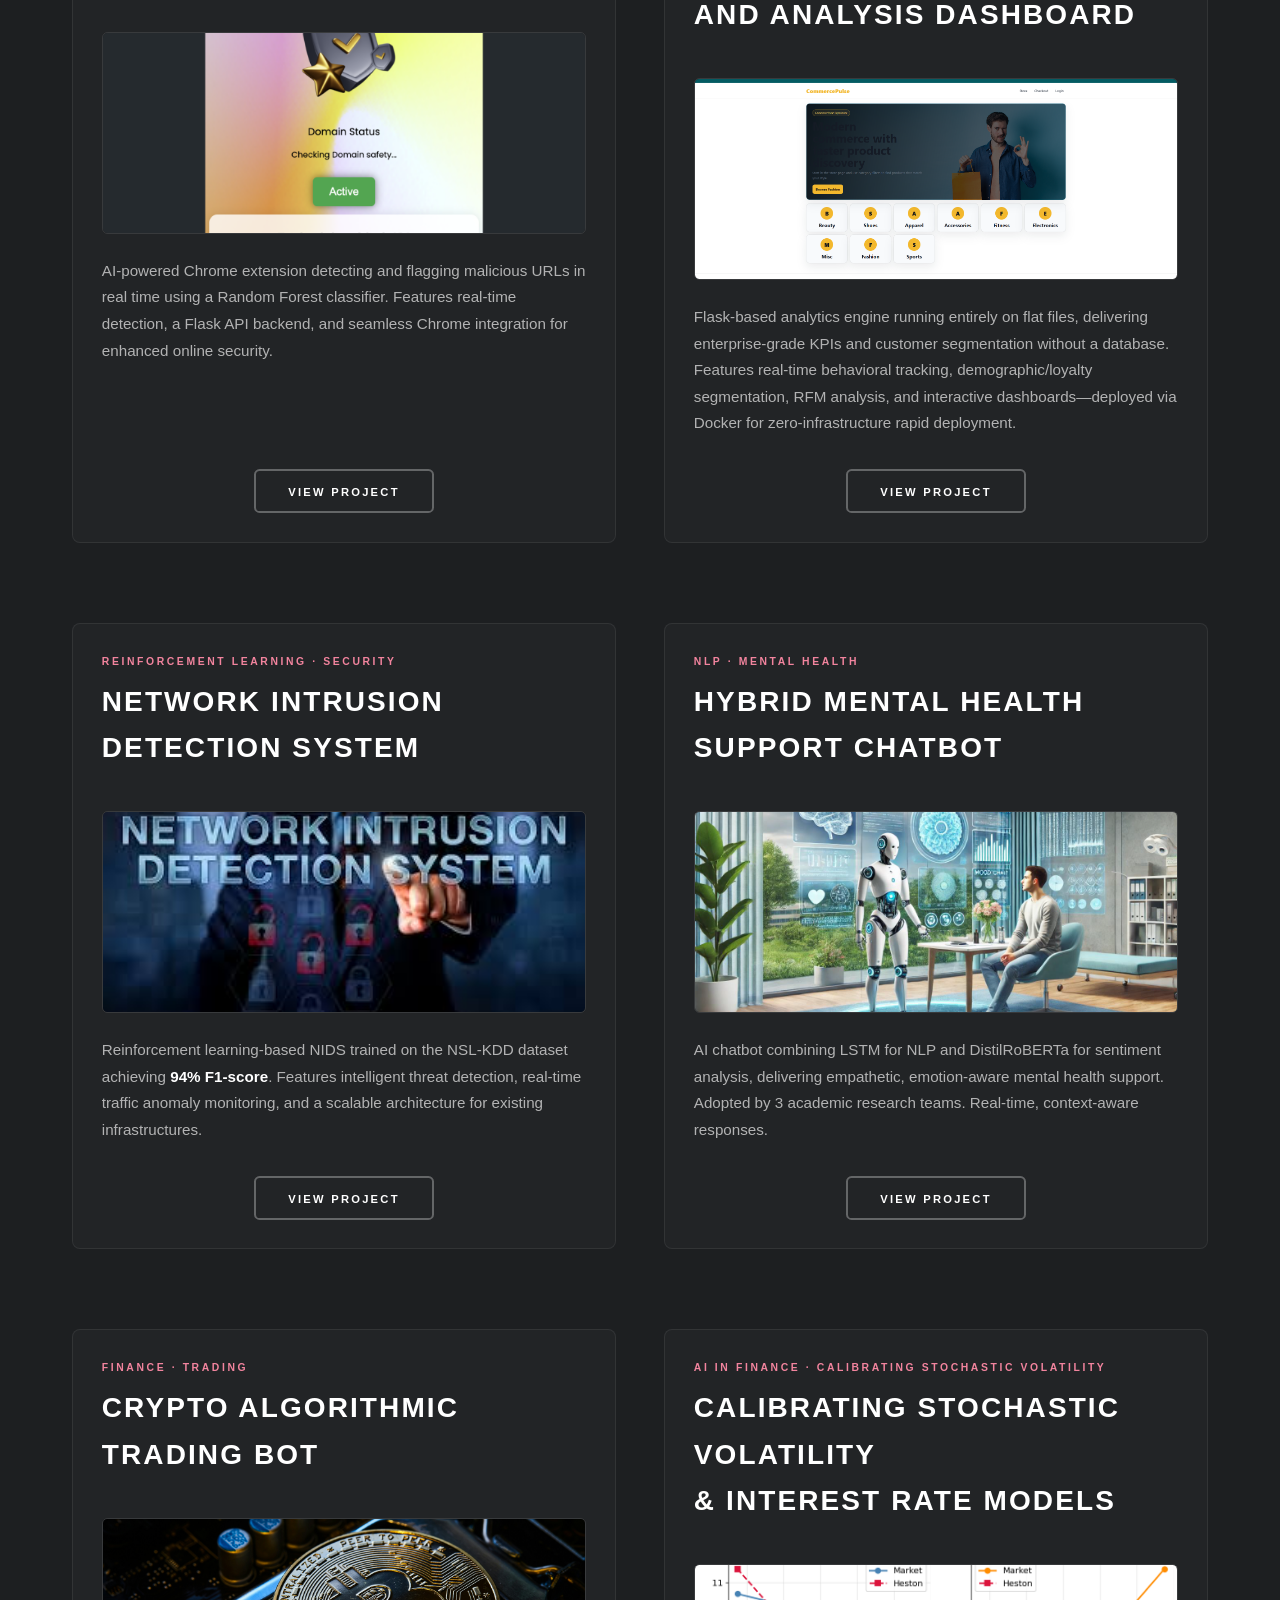
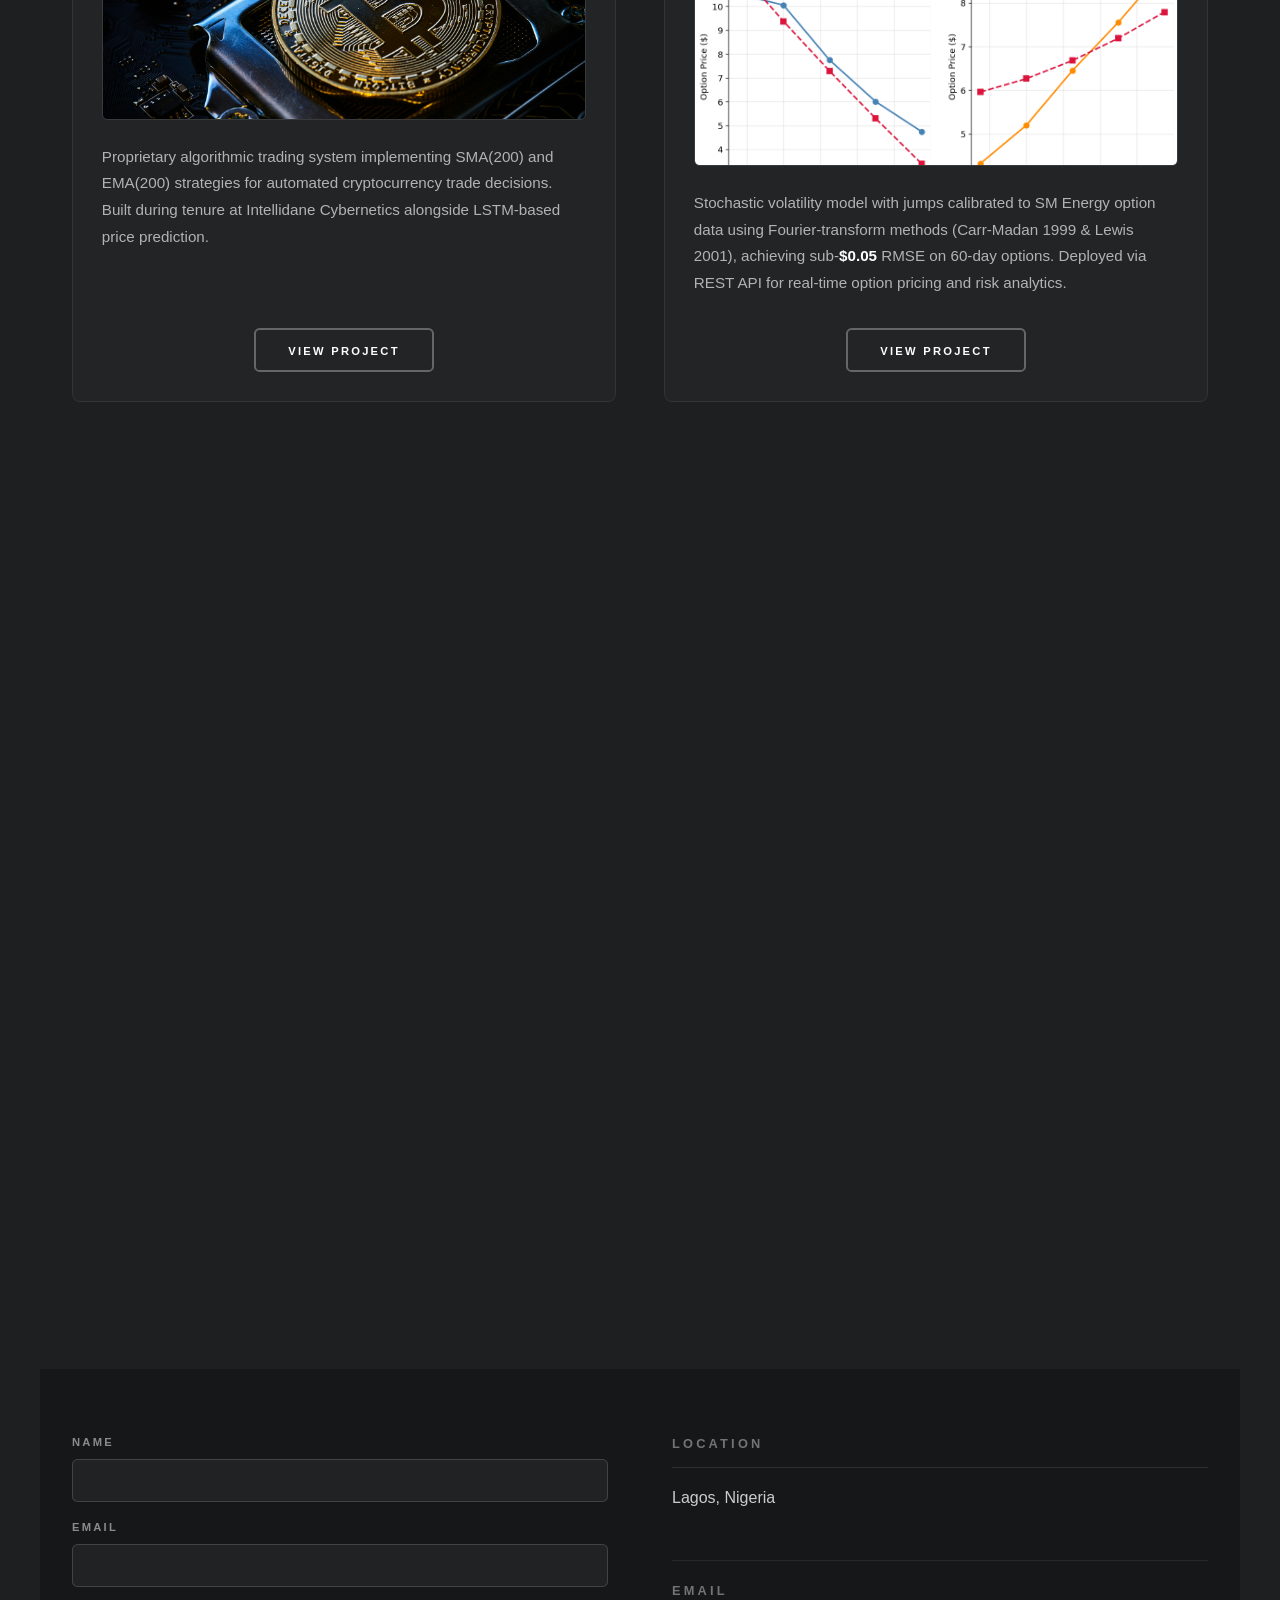
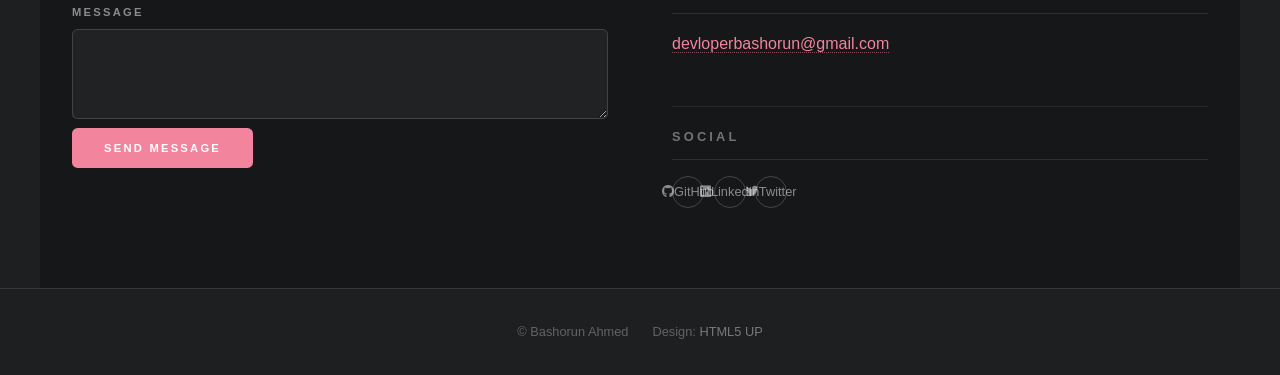
==== commit 483881b4: "Update index.html" ====
--- a/index.html
+++ b/index.html
@@ -205,7 +205,7 @@
 					</section>
 					<section>
 						<h3>Email</h3>
-						<p><a href="#">akindele22@email.com</a></p>
+						<p><a href="#">devloperbashorun@gmail.com</a></p>
 					</section>
 					<section>
 						<h3>Social</h3>
